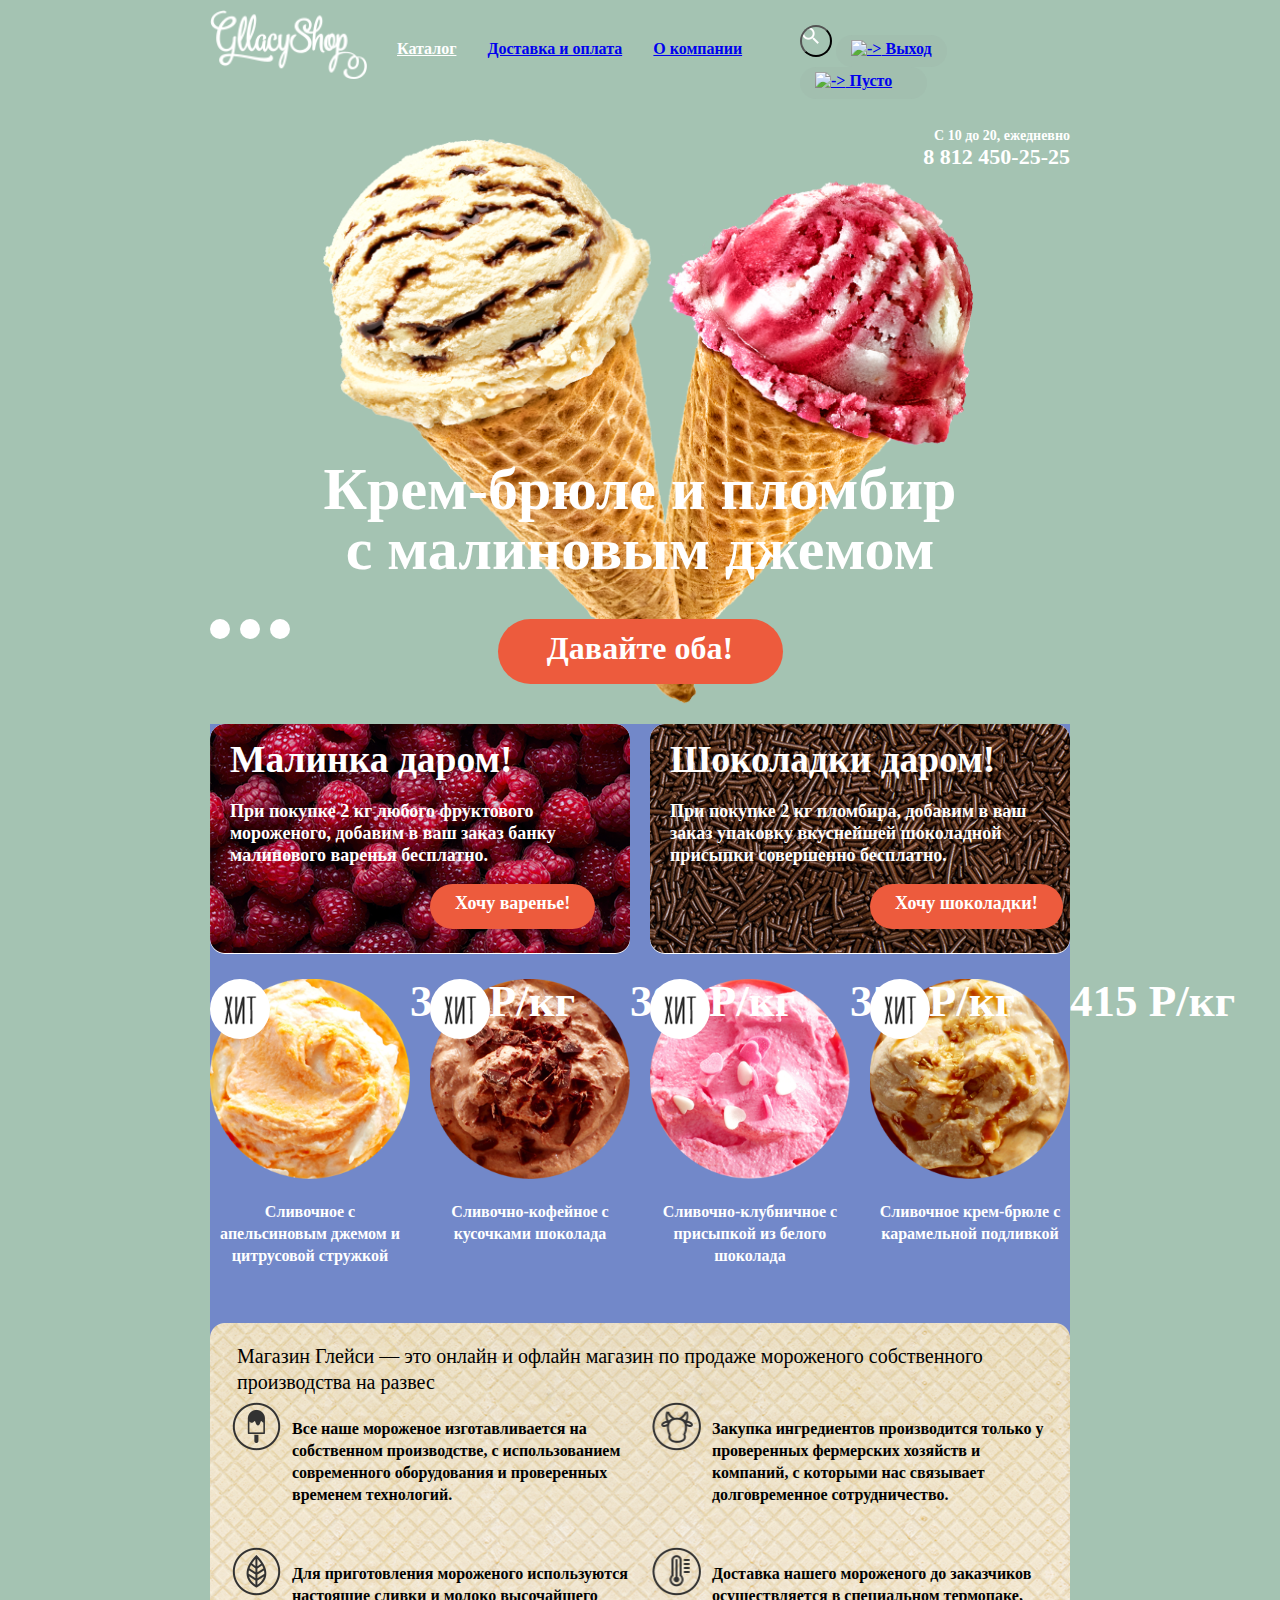
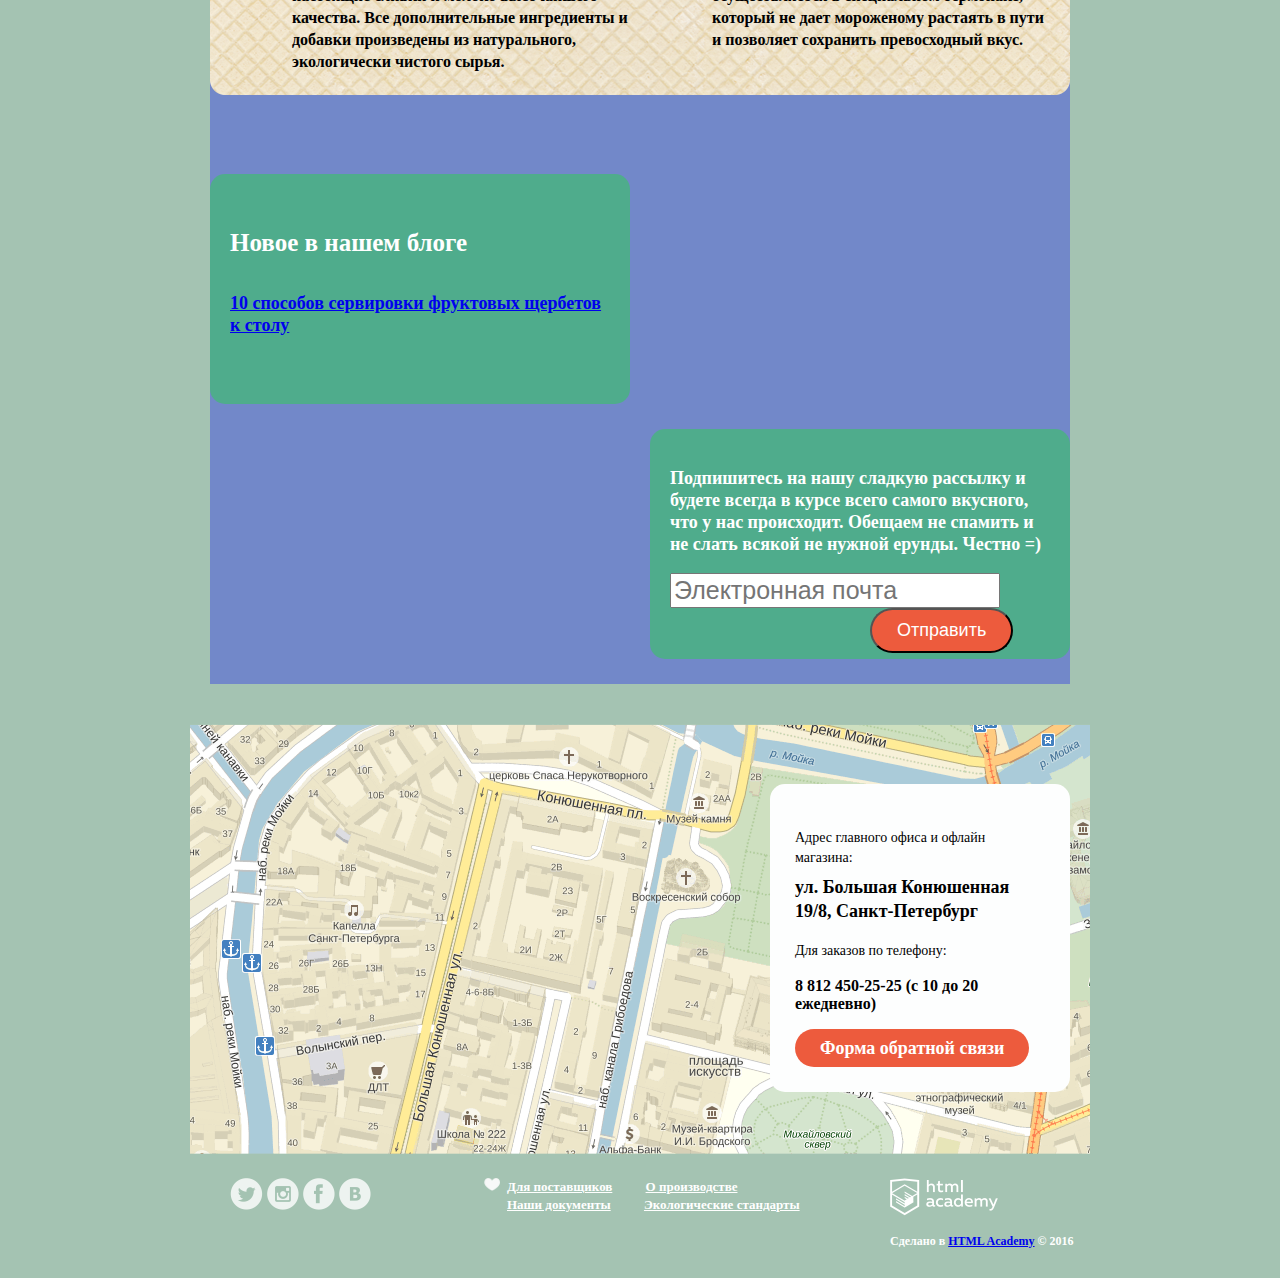
==== index.html @ 50555690 "+1" ====
<!DOCTYPE html>
<html lang="ru">
  <head>
    <meta charset="utf-8">
    <title>HTML Academy: Глейси</title>
    <link href="css/normalize.css" rel="stylesheet">
    <link href="css/style.css" rel="stylesheet">
  </head>
  <body>
    <div class="main_container">
      <header class="clearfix">
        <img src="img/Logo.png" class="logo" alt="logo" width="157" height="69">
        <nav class="main_menu">
          <ul>
            <li>Каталог
              <ul class="catalog_sub">
                <li><a href="#">Новинки</a></li>
                <li><a href="#">Сливочное</a></li>
                <li><a href="#">Щербеты</a></li>
                <li><a href="#">Фруктовый лед</a></li>
                <li><a href="#">Мелорин</a></li>
              </ul>
            </li>
            <li><a href="#">Доставка и оплата</a></li>
            <li><a href="#">О компании</a></li>
          </ul>
        </nav>
        <div class="right_side">
          <button class="search" type="button" name="Поиск"></button>
          <input class="hidden" type="search" >
          <a href="#" class="enter">
            <img src="#"  class="img_enter" alt="->" width="18" height="16">
            Выход
          </a>
          <form class="hidden enter_form">
            <input type="email" name="mail" autocomplete="on" placeholder="Электронная почта">
            <input type="password" name="password" placeholder="Пароль">
            <button type="submit" name="enter">Выход</button>
            <a href="#">Забыли пароль</a>
            <a href="#">Новая регистрация</a>
          </form>

          <a href="#" class="basket">
            <img src="#"  class="img_basket" alt="->" width="18" height="16">
            Пусто
          </a>
          <p><span>С 10 до 20, ежедневно</span><br> 8 812 450-25-25</p>
        </div>
      </header>
      <main>
        <div class="with_ice-cream">
          <img  src="img/double_ice-cream.png" alt="" width="652" height="565">
          <h1 class="index">Крем-брюле и пломбир с малиновым джемом</h1>
          <ul class="background_slider">
            <li></li>
            <li></li>
            <li></li>
          </ul>
          <a href="#" class="b_give_me_two">Давайте оба!</a>
        </div>
        <section class="container clearfix">
          <article class="banner banner_left">
            <h2>Малинка даром!</h2>
            <p>При покупке 2 кг любого фруктового мороженого, добавим в ваш заказ банку малинового варенья бесплатно.</p>
            <a href="#" class="btn">Хочу варенье!</a>
          </article>
          <article class="banner banner_right">
            <h2>Шоколадки даром!</h2>
            <p>При покупке 2 кг пломбира, добавим в ваш заказ упаковку вкуснейшей шоколадной присыпки совершенно бесплатно.</p>
            <a href="#" class="btn">Хочу шоколадки!</a>
          </article>
          <div class="item_card clearfix">
            <article>
              <img src="img/1.png" width="200" height="200" alt="1">
              <span>310 Р/кг</span>
              <p>Сливочное с апельсиновым джемом и цитрусовой стружкой</p>
              <a href="#" class="hidden">Быстрый просмотр</a>
            </article>
            <article>
              <img src="img/2.png" width="200" height="200" alt="1">
              <span>380 Р/кг</span>
              <p>Сливочно-кофейное с кусочками шоколада</p>
              <a href="#" class="hidden">Быстрый просмотр</a>
            </article>
            <article>
              <img src="img/3.png" width="200" height="200" alt="1">
              <span>355 Р/кг</span>
              <p>Сливочно-клубничное с присыпкой из белого шоколада</p>
              <a href="#" class="hidden">Быстрый просмотр</a>
            </article>
            <article>
              <img src="img/4.png" width="200" height="200" alt="1">
              <span>415 Р/кг</span>
              <p>Сливочное крем-брюле с карамельной подливкой</p>
              <a href="#" class="hidden">Быстрый просмотр</a>
            </article>
          </div>
          <section class="advantages clearfix">
            <h2>Магазин Глейси  — это онлайн и офлайн магазин по продаже мороженого собственного производства на развес</h2>
            <div class="advantage_1">
              <img src="img/ice-cream_label.png" alt="ice-cream" width="49" height="49">
              <p>Все наше мороженое изготавливается на собственном производстве,
                 с использованием современного оборудования и проверенных временем технологий.</p>
            </div>
            <div class="advantage_2">
              <img src="img/cow_label.png" alt="cow_head"  width="49" height="49">
              <p>Закупка ингредиентов  производится только у проверенных фермерских хозяйств и компаний,
                 с которыми нас связывает долговременное сотрудничество.</p>
            </div>
            <div class="advantage_3">
              <img src="img/leaf_label.png" alt="leaf"  width="49" height="49">
              <p>Для приготовления мороженого используются настоящие сливки и молоко высочайшего качества.
                 Все дополнительные ингредиенты и добавки произведены из натурального, экологически чистого сырья. </p>
            </div>
            <div class="advantage_4">
              <img src="img/thermometer_label.png" alt="thermometer"  width="49" height="49">
              <p>Доставка нашего мороженого до заказчиков осуществляется в специальном термопаке,
                 который не дает мороженому растаять в пути и позволяет сохранить превосходный вкус.</p>
            </div>
          </section>
          <article class="banner 10_ways banner_left">
            <h4>Новое в нашем блоге</h4>
            <a href="#"><p>10  способов сервировки фруктовых щербетов к столу</p></a>
          </article>
          <article class="banner delivery banner_right">
            <p>Подпишитесь на нашу сладкую рассылку и будете всегда в курсе всего самого вкусного, что у нас происходит.
               Обещаем не спамить и не слать всякой не нужной ерунды. Честно =) </p>
               <form class="delivery">
                 <input type="email" name="delivery" placeholder="Электронная почта">
                 <button type="submit" name="delivery" class="btn">Отправить</button>
               </form>
          </article>
        </section>
        <div class="map_block" >
          <aside class="connect_us">
            <div class="text_conteiner">
              <h4>Адрес главного офиса и офлайн магазина:</h4>
              <p class="address">ул. Большая Конюшенная 19/8, Санкт-Петербург</p>
              <h4>Для заказов по телефону:</h4>
              <p>8 812 450-25-25 (с 10 до 20 ежедневно)</p>
            </div>
            <a href="#">Форма обратной связи</a>
          </aside>
          <section class="map">
            <img src="img/map.png" alt="map" width="900" height="430">
          </section>
        </div>
        <form class="hidden feedback">
          <h3>Мы обязательно вам ответим!</h3>
          <button type="button" class="b_close"></button>
          <input type="text" name="name" placeholder="Как вас зовут?">
          <input type="email" name="mail" placeholder="Ваша почта для ответа?">
          <textarea rows="10"></textarea>
          <button type="submit" value="send">Отправить</button>
        </form>
      </main>
      <footer class="clearfix">
        <section class="social">
          <a href="#"><img src="img/Твитер.png" class="tw" alt="Твиттер"></img></a>
          <a href="#"><img src="img/Инста.png" class="inst" alt="Инстаграм"></img></a>
          <a href="#"><img src="img/ФБ.png" class="fb" alt="Фейсбук"></img></a>
          <a href="#"><img src="img/ВК.png" class="vk" alt="Вконтакте"></img></a>
        </section>
        <section class="manufacturer">
          <img src="img/HTMLAcademy_logo.png" alt="HTML Academy" width="108" height="38">
          <p>Сделано в <a href="#">HTML Academy</a> © 2016</p>
        </section>
        <div class="center_footer">
          <img src="img/Сердце.png" alt="Сердце" width="16" height="13">
          <a href="#">Для поставщиков</a>
          <a href="#">О производстве</a><br>
          <a href="#">Наши документы</a>
          <a href="#">Экологические стандарты</a>
        </div>

      </footer>
    </div>
  </body>
</html>
---- css/style.css ----
body {
  font-family: "Roboto";
  font-size: 16px;
  line-height: 18px;
  font-weight: bold;
  color: #ffffff;
  padding: 0;
  margin: 0;
  background: #a4c3b2;
}

.clearfix::after {
  content: "";
  display: table;
  clear: both;
}

.hidden {
  display: none;
}

.main_container {
  width: 860px;
  margin: 0 auto;
  padding: 0 20px;
  /*background-color: rgba(0,0,255, 0.1);*/
}

header {
  margin: 0 -20px 280px;
  padding: 10px 20px;
  min-height: 115px;
  /*background-color: rgba(0,0,255, 0.3);*/
}

.logo {
  /*clear: both;*/
  float: left;
  margin-right: 30px;
}

.main_menu {
  width: 350px;
  margin: 0 auto;
  float: left;
  font-size: 16px;
  line-height: 18px;
}


.main_menu ul {
  margin: 0;
  margin-top: 30px;
  padding: 0;
  /*background-color: rgba(0,0,255, 0.4);*/
}

.main_menu li, .sub_menu li {
  display: inline-block;
  margin-right: 27px;
  text-decoration: underline;
  vertical-align: top;
}

.main-menu li  {
  color: inherit;
  /*    ---------------------------------------------   почему белый цвет текста не наследуется?*/
}

.main_menu li:last-child {
  margin-right: 0;
}

.right_side {
  float: right;
  width: 270px;
  margin-top: 15px;
}

.right_side a{
  /*-------------------------------------------------------------как прижать эти кнопки вправо ?   */
  display: inline-block;
  height: 32px;
  background: rgba(157,177,165, 0.2);
  box-sizing: border-box;
  padding: 5px 35px 5px 15px;
  border-radius: 20px;
}

.right_side .enter{
  padding-right: 15px;
}

/*.right_side .basket {
margin-right: -10px;
}*/

.right_side .search {
  width: 32px;
  height: 32px;
  background: url("../img/Лупа.png") no-repeat;
  border-radius: 50%;
  box-shadow: none;
}

header p {
  float: right;
  width: 170px;
  text-align: right;
  font-size: 22px;
  line-height: 24px;
  margin-bottom: 0;
}

header p span{
  font-size: 14px;
  line-height: 16px;
}



.with_ice-cream {
  position: relative;
  margin: 0 auto;
}

.with_ice-cream img {
  position: absolute;
  top: -320px;
  left: 13%;
  z-index: -1;
}
.index  {
  width: 670px;
  font-size: 60px;
  line-height: 60px;
  margin: 0 auto 40px;
  text-align: center;
}

.b_give_me_two {
  display: block;
  width: 285px;
  background-color: #ed5b3d;
  min-height: 65px;
  margin: 0 auto;
  margin-bottom: 40px;
  border-radius: 35px;
  text-align: center;
  vertical-align: bottom;
  padding: 7px 25px;
  box-sizing: border-box;
  text-decoration: none;
  color: white;
  font-size: 32px;
  line-height: 44px;
}

.background_slider {
  margin: 0;
  padding: 0;
  display: block;
  float: left;
}

.background_slider li {
  display: inline-block;
  margin-right: 6px;
  width: 20px;
  height: 20px;
  background-color: white;
  border-radius: 50%;
}

.catalog h1 {
  color: black;
  font-size: 30px;
  float: left;
}

.catalog_sub {
  display: none;
}


.container {
  clear: both;
  background-color: rgba(0,0,255, 0.3);
  margin-bottom: 40px;
}

.banner {
  width: 420px;
  border-radius: 15px;
  min-height: 230px;
  background-color: rgba(0,255,0, 0.3);
  margin-bottom: 25px;
  padding: 20px;
  box-sizing: border-box;
  font-size: 25px;
  line-height: 31px;
  padding-bottom: 0;
  /*-----------------------------------------------как сделать растягивающиеся паддинги? с 20px на 27px*/
}

.banner h2 {
  margin-top: 0;
  margin-bottom: 25px;
}

.banner p {
  font-size: 18px;
  line-height: 22px;
}

.banner .btn {
  display: inline-block;
  position: relative;
  padding: 7px 25px;
  box-sizing: border-box;
  color: white;
  text-decoration: none;
  left: 200px;
  height: 45px;
  margin-right: 0;
  border-radius: 35px;
  text-align: center;
  vertical-align: bottom;
  background-color: #ed5b3d;
  font-size: 18px;
  line-height: 24px;

}

.container > article:first-child {
  float: left;
  background: white url("../img/raspberry.png") no-repeat;
}

.banner_right {
  float: right;
}

.container > article:nth-child(2){
  background: white url("../img/chocolate.png") no-repeat;
}

.item_card article {
  width: 200px;
  min-height: 135 px;
  /*background-color: rgba(0,200,0, 0.3);*/
  float: left;
  margin-right: 20px;
  font-size: 16px;
  line-height: 22px;
  text-align: center;
}

.item_card {
  margin-bottom: 40px;
}

.item_card article::before {
  position:relative;
  diplay: block;
  content: "";
}

.item_card article::before {
  content: "";
  position: absolute;
  width: 60px;
  height: 60px;
  border-radius: 50%;
  background: white url("../img/hit.png") no-repeat;
}

.item_card article:last-child {
  margin-right: 0;
}

.item_card  span {
  position: absolute;
  font-size: 45px;
  line-height: 45px;
  /*top: 5px;*/
  /*left: -100px;*/
}

.advantages {
  min-height: 353px;
  width: 820px;
  clear: both;
  padding: 20px 27px;
  margin: 0 auto;
  margin-bottom: 40px;
  background: url("../img/wafle.png") no-repeat ;
  color: black;
}

.advantages h2 {
  font-size: 20px;
  line-height: 26px;
  margin: 0 0 7px 0;
  text-decoration: none;
  font-weight: normal;
}
.advantages div {
  position: relative;
  width: 345px;
  min-height: 115px;
  font-size: 16px;
  line-height: 22px;
  margin-left: 55px;
  margin-bottom: 25px;
}

.advantages div img {
  position: absolute;
  left: -60px;
}


.advantage_1 {
  float: left;
}

.advantage_2 {
  float: right;
}

.advantage_3 {
  float: left;
}

.advantage_4 {
  float: right;
}

.10_ways {
  width: 20px;
  background: url("../img/banner_d_l.jpg") no-repeat;
}

.map_block {
  position: relative;
}

.connect_us {
  position: absolute;
  color: black;
  top: 60px;
  right: 0;
  width: 300px;
  min-height: 300px;
  background-color: #fdfefe;
  padding: 25px;
  box-sizing: border-box;
  border-radius: 15px;
}

.text_conteiner {
  width:227px;
}

.connect_us a{
  display: inline-block;
  padding: 7px 25px;
  box-sizing: border-box;
  color: white;
  text-decoration: none;
  margin: 0 auto;
  border-radius: 35px;
  text-align: center;
  vertical-align: bottom;
  background-color: #ed5b3d;
  font-size: 18px;
  line-height: 24px;
}
.connect_us h4 {
  font-size: 14px;
  line-height: 20px;
  font-weight: normal;
  margin-bottom: 7px;
}

.connect_us .address{
  font-size: 18px;
  line-height: 24px;
  margin-top: 0;
}

.map {
  min-width: 900px;
  max-width: 1200px;
  margin: 0 -20px;
}

footer {
  margin: 0 auto;
  padding: 20px;
  /*background-color: rgba(0,0,255, 0.3);*/
  min-width: 860px;
  max-width: 1160px;
  min-height: 100px;
  padding-bottom: 0 ;
}

.social {
  width: 200px;
  margin-right:20px;
  float: left;
}

.center_footer {
  position: relative;
  max-width: 306px;
  min-height: 40px;
  /*background-color: rgba(0,0,255, 0.4);*/
  margin: 0 auto;
  font-size: 13px;
  line-height: 18px;

}

.center_footer a {
  color: white;
  font-style: bold ;
  /* --------------------------------------------------------как убрать выделение жирным?*/
}

.center_footer a:nth-of-type(2n-1){
  margin-right: 30px;
}
.center_footer img {
  position: absolute;
  left: -23px;
}

.manufacturer {
  min-height: 60px;
  width: 200px;
  float: right;
}

.manufacturer p {
  font-size: 12px;
  line-height: 18px;
}
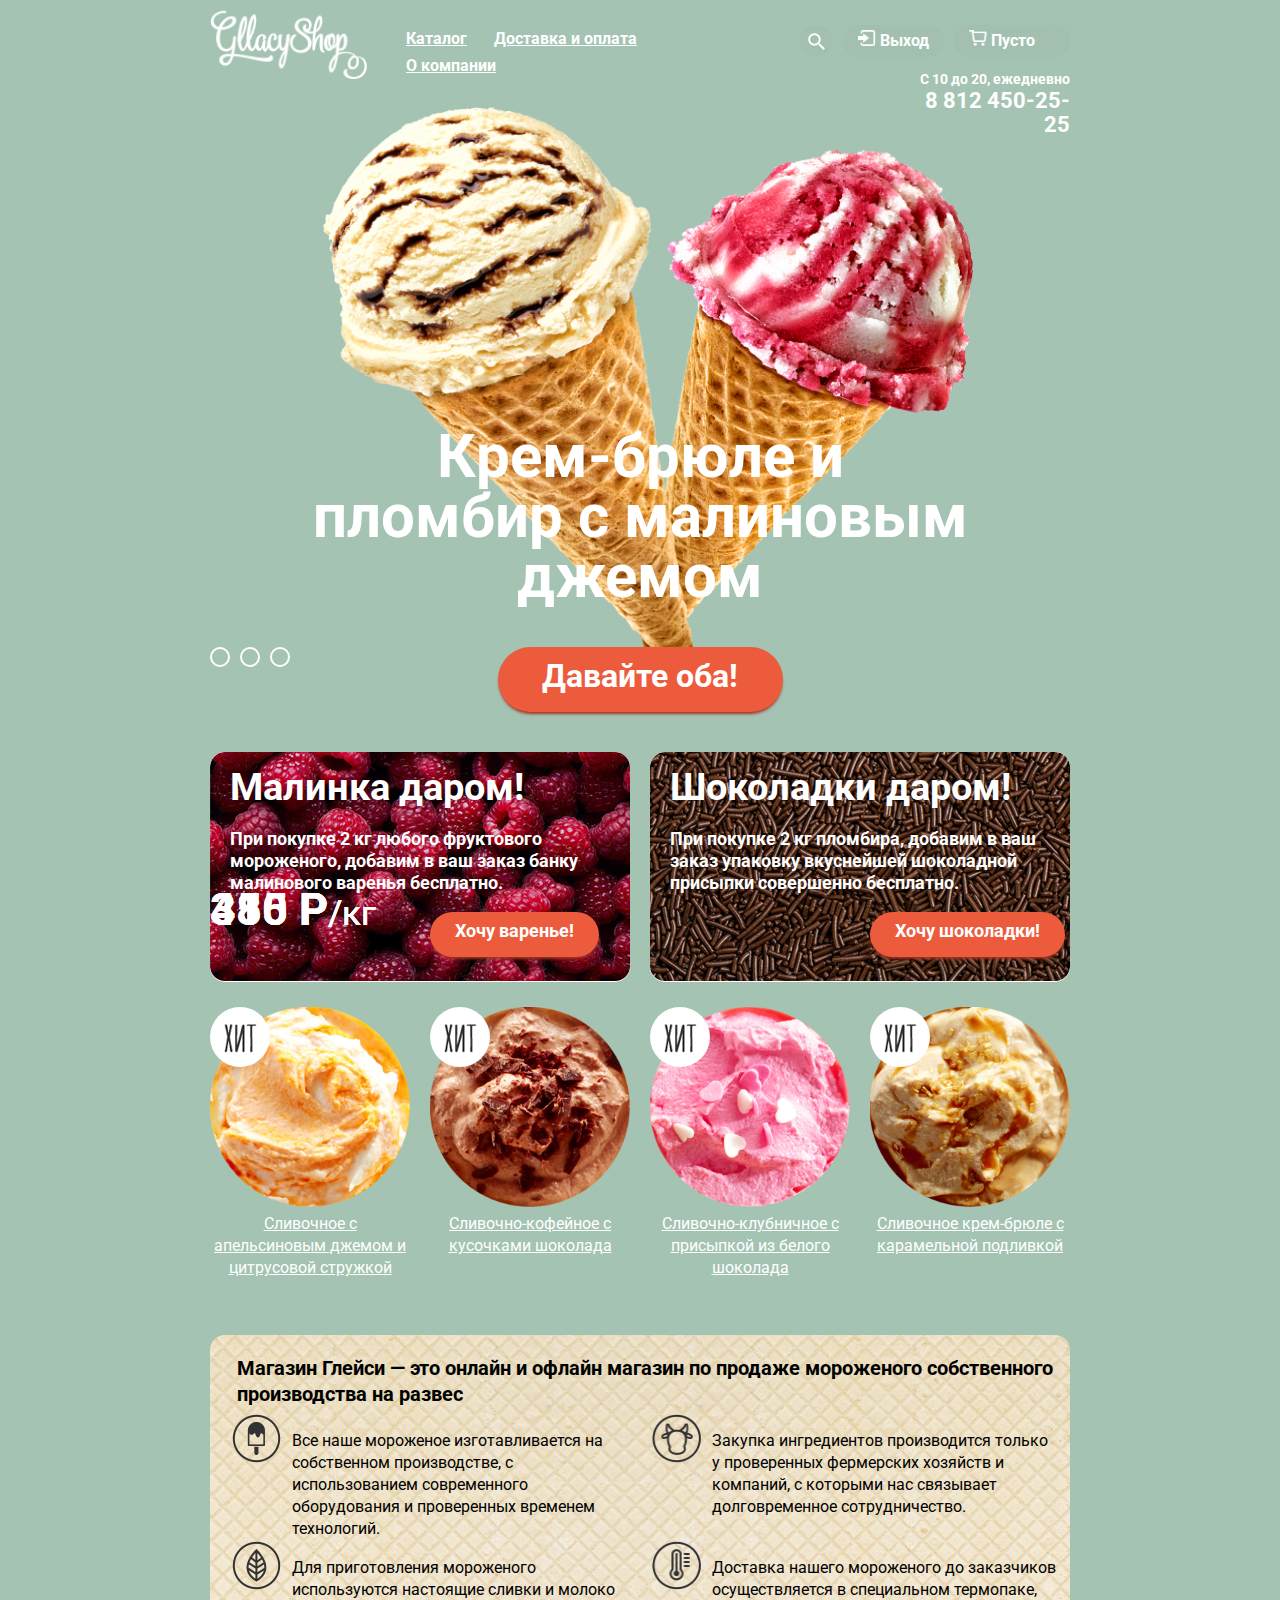
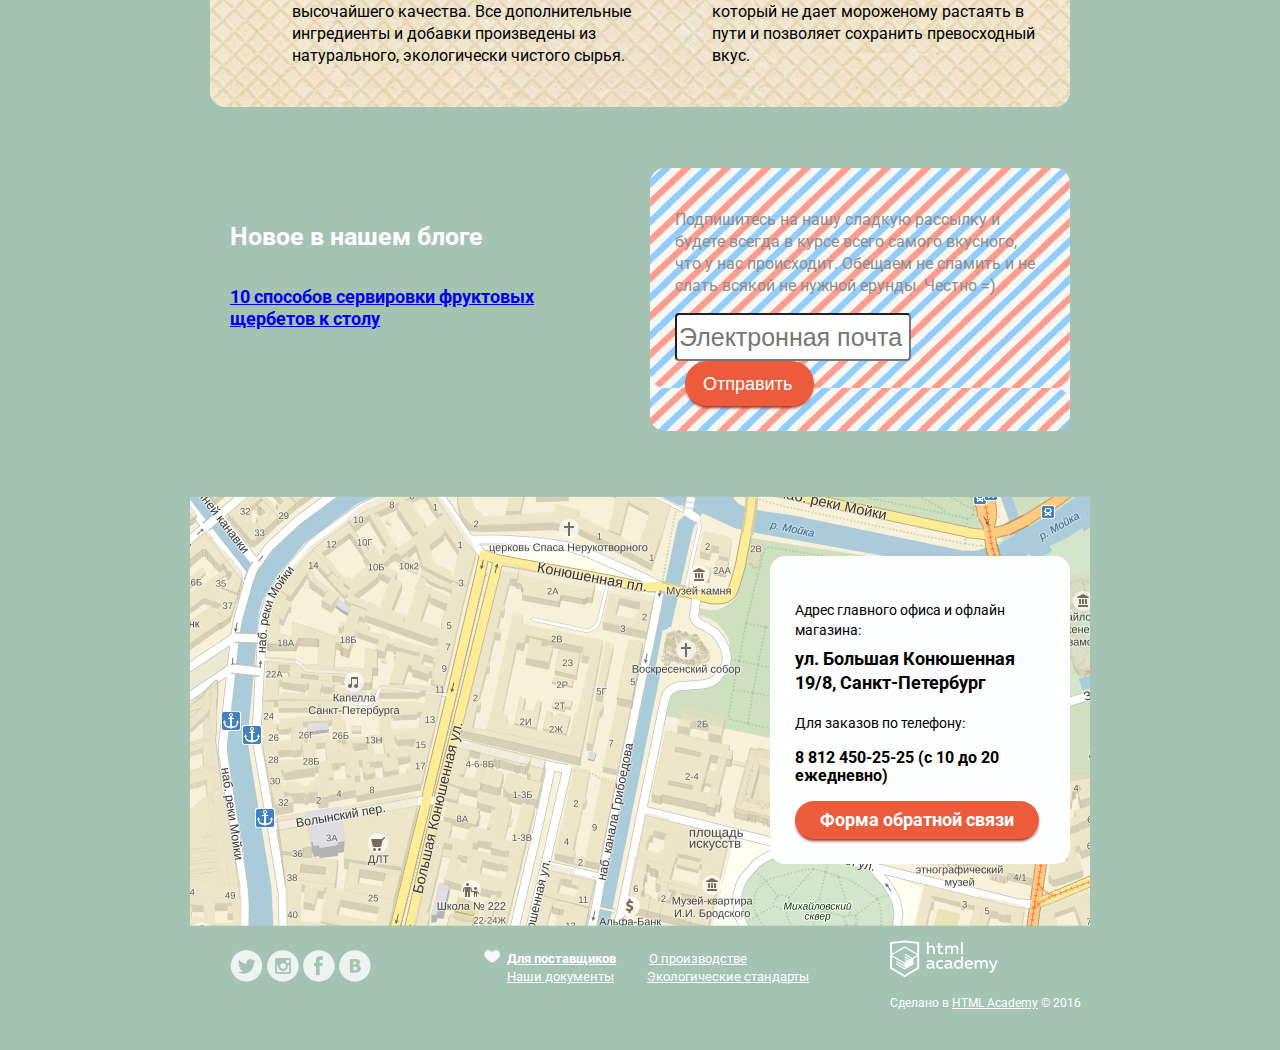
==== commit cf04d09a: "Сетка готова. И пара вопросов в style.css" ====
--- a/index.html
+++ b/index.html
@@ -5,45 +5,55 @@
     <title>HTML Academy: Глейси</title>
     <link href="css/normalize.css" rel="stylesheet">
     <link href="css/style.css" rel="stylesheet">
+    <link href="https://fonts.googleapis.com/css?family=Roboto:400,700" rel="stylesheet">
   </head>
   <body>
     <div class="main_container">
       <header class="clearfix">
-        <img src="img/Logo.png" class="logo" alt="logo" width="157" height="69">
-        <nav class="main_menu">
-          <ul>
-            <li>Каталог
-              <ul class="catalog_sub">
-                <li><a href="#">Новинки</a></li>
-                <li><a href="#">Сливочное</a></li>
-                <li><a href="#">Щербеты</a></li>
-                <li><a href="#">Фруктовый лед</a></li>
-                <li><a href="#">Мелорин</a></li>
-              </ul>
-            </li>
-            <li><a href="#">Доставка и оплата</a></li>
-            <li><a href="#">О компании</a></li>
-          </ul>
-        </nav>
-        <div class="right_side">
-          <button class="search" type="button" name="Поиск"></button>
-          <input class="hidden" type="search" >
-          <a href="#" class="enter">
-            <img src="#"  class="img_enter" alt="->" width="18" height="16">
-            Выход
-          </a>
-          <form class="hidden enter_form">
-            <input type="email" name="mail" autocomplete="on" placeholder="Электронная почта">
-            <input type="password" name="password" placeholder="Пароль">
-            <button type="submit" name="enter">Выход</button>
-            <a href="#">Забыли пароль</a>
-            <a href="#">Новая регистрация</a>
-          </form>
-
-          <a href="#" class="basket">
-            <img src="#"  class="img_basket" alt="->" width="18" height="16">
-            Пусто
-          </a>
+        <div class="header_hight">
+          <img src="img/Logo.png" class="logo" alt="logo" width="157" height="69">
+          <nav class="main_menu">
+            <ul>
+              <li><a href="#">Каталог</a></li>
+                <ul class="menu_sub" >
+                  <li><a href="#">Новинки</a></li>
+                  <li><a href="cataog.html">Сливочное</a></li>
+                  <li><a href="#">Щербеты</a></li>
+                  <li><a href="#">Фруктовый лед</a></li>
+                  <li><a href="#">Мелорин</a></li>
+                </ul>
+              </li>
+              <li><a href="#">Доставка и оплата</a></li>
+              <li><a href="#">О компании</a></li>
+            </ul>
+          </nav>
+          <div class="right_side">
+            <div class="search_box">
+            <a href="#" class="search_btn"></a>
+            <div class="search_box_hover">
+              <input class="hidden_search" type="search" placeholder="Что ищем?">
+            </div>
+            </div>
+            <a href="#" class="basket">
+              <img src="img/trolley.png"  class="img_basket" alt="->" width="18" height="16">
+              Пусто
+            </a>
+            <a href="#" class="enter">
+              <img src="img/Enter.png"  class="img_enter" alt="->" width="18" height="16">
+              Выход
+            </a>
+            <form class="hidden_enter_form">
+              <input type="email" name="mail" autocomplete="on" placeholder="Электронная почта">
+              <input type="password" name="password" placeholder="Пароль">
+              <button type="submit" name="enter" class="btn">Войти</button>
+              <div class="enter_a_box">
+                <a href="#">Забыли пароль?</a>
+                <a href="#">Новая регистрация</a>
+              </div>
+            </form>
+          </div>
+        </div>
+        <div class="header_low ">
           <p><span>С 10 до 20, ежедневно</span><br> 8 812 450-25-25</p>
         </div>
       </header>
@@ -56,7 +66,7 @@
             <li></li>
             <li></li>
           </ul>
-          <a href="#" class="b_give_me_two">Давайте оба!</a>
+          <a href="#" class="b_give_me_two btn">Давайте оба!</a>
         </div>
         <section class="container clearfix">
           <article class="banner banner_left">
@@ -72,25 +82,25 @@
           <div class="item_card clearfix">
             <article>
               <img src="img/1.png" width="200" height="200" alt="1">
-              <span>310 Р/кг</span>
+              <span>310 Р<p>/кг</p></span>
               <p>Сливочное с апельсиновым джемом и цитрусовой стружкой</p>
               <a href="#" class="hidden">Быстрый просмотр</a>
             </article>
             <article>
               <img src="img/2.png" width="200" height="200" alt="1">
-              <span>380 Р/кг</span>
+              <span>380 Р<p>/кг</p></span>
               <p>Сливочно-кофейное с кусочками шоколада</p>
               <a href="#" class="hidden">Быстрый просмотр</a>
             </article>
             <article>
               <img src="img/3.png" width="200" height="200" alt="1">
-              <span>355 Р/кг</span>
+              <span>355 Р<p>/кг</p></span>
               <p>Сливочно-клубничное с присыпкой из белого шоколада</p>
               <a href="#" class="hidden">Быстрый просмотр</a>
             </article>
             <article>
               <img src="img/4.png" width="200" height="200" alt="1">
-              <span>415 Р/кг</span>
+              <span>415 Р<p>/кг</p></span>
               <p>Сливочное крем-брюле с карамельной подливкой</p>
               <a href="#" class="hidden">Быстрый просмотр</a>
             </article>
@@ -107,17 +117,18 @@
               <p>Закупка ингредиентов  производится только у проверенных фермерских хозяйств и компаний,
                  с которыми нас связывает долговременное сотрудничество.</p>
             </div>
+            <div class="advantage_4">
+              <img src="img/thermometer_label.png" alt="thermometer"  width="49" height="49">
+              <p>Доставка нашего мороженого до заказчиков осуществляется в специальном термопаке,
+                 который не дает мороженому растаять в пути и позволяет сохранить превосходный вкус.</p>
+            </div>
             <div class="advantage_3">
               <img src="img/leaf_label.png" alt="leaf"  width="49" height="49">
               <p>Для приготовления мороженого используются настоящие сливки и молоко высочайшего качества.
                  Все дополнительные ингредиенты и добавки произведены из натурального, экологически чистого сырья. </p>
             </div>
-            <div class="advantage_4">
-              <img src="img/thermometer_label.png" alt="thermometer"  width="49" height="49">
-              <p>Доставка нашего мороженого до заказчиков осуществляется в специальном термопаке,
-                 который не дает мороженому растаять в пути и позволяет сохранить превосходный вкус.</p>
-            </div>
           </section>
+          <div class="clearfix">
           <article class="banner 10_ways banner_left">
             <h4>Новое в нашем блоге</h4>
             <a href="#"><p>10  способов сервировки фруктовых щербетов к столу</p></a>
@@ -125,11 +136,12 @@
           <article class="banner delivery banner_right">
             <p>Подпишитесь на нашу сладкую рассылку и будете всегда в курсе всего самого вкусного, что у нас происходит.
                Обещаем не спамить и не слать всякой не нужной ерунды. Честно =) </p>
-               <form class="delivery">
+               <form >
                  <input type="email" name="delivery" placeholder="Электронная почта">
-                 <button type="submit" name="delivery" class="btn">Отправить</button>
+                 <button type="submit" name="delivery" class="btn_last btn">Отправить</button>
                </form>
           </article>
+        </div>
         </section>
         <div class="map_block" >
           <aside class="connect_us">
@@ -139,7 +151,7 @@
               <h4>Для заказов по телефону:</h4>
               <p>8 812 450-25-25 (с 10 до 20 ежедневно)</p>
             </div>
-            <a href="#">Форма обратной связи</a>
+            <a href="#" class=" btn">Форма обратной связи</a>
           </aside>
           <section class="map">
             <img src="img/map.png" alt="map" width="900" height="430">
@@ -147,7 +159,7 @@
         </div>
         <form class="hidden feedback">
           <h3>Мы обязательно вам ответим!</h3>
-          <button type="button" class="b_close"></button>
+          <button type="button" class="b_close btn"></button>
           <input type="text" name="name" placeholder="Как вас зовут?">
           <input type="email" name="mail" placeholder="Ваша почта для ответа?">
           <textarea rows="10"></textarea>
--- a/css/style.css
+++ b/css/style.css
@@ -19,6 +19,19 @@
   display: none;
 }
 
+.btn {
+  box-shadow: 0 3px 3px -1px  #a23324;
+}
+
+.btn:active {
+  box-shadow: inset 0 3px 3px -1px  #a23324;
+}
+
+.btn:hover {
+  /*REVIEW почему это свойство не срабатывает на всех элементах с классом btn?*/
+  background: #f07a63;
+}
+
 .main_container {
   width: 860px;
   margin: 0 auto;
@@ -33,39 +46,111 @@
   /*background-color: rgba(0,0,255, 0.3);*/
 }
 
+.header_hight {
+  min-height: 75px;
+
+}
+
 .logo {
-  /*clear: both;*/
   float: left;
   margin-right: 30px;
 }
 
 .main_menu {
-  width: 350px;
+  position: relative;
+  width: 370px;
   margin: 0 auto;
   float: left;
   font-size: 16px;
   line-height: 18px;
 }
 
-
-.main_menu ul {
+.main_menu li {
+  padding: 5px 14px 0;
+  margin-top: -5px;
+  height: 32px;
+  vertical-align: middle;
+  box-sizing: border-box;
+}
+
+.main_menu li:nth-of-type(n+1) {
+  margin-left: -5px;
+}
+
+.main_menu  li:hover {
+  border-radius: 20px;
+  text-decoration: none;
+  background: #f7f6f3;
+  color: black;
+}
+
+.main_menu  li:hover a{
+  text-decoration: none;
+}
+
+.menu_sub {
+  display: none;
+  position: absolute;
+  left: -20px;
+  min-height: 171px;
+  width: 142px;
+  border-radius: 7px;
   margin: 0;
-  margin-top: 30px;
   padding: 0;
-  /*background-color: rgba(0,0,255, 0.4);*/
-}
-
-.main_menu li, .sub_menu li {
+  background-color: white;
+}
+
+.main_menu > li:hover .menu_sub {
+  /*review ----------------------------------------------------почему не работает это свойство для выплывающего меню?*/
+  display: block;
+}
+
+.main_menu .menu_sub li {
+  margin: 0;
+  padding: 0;
+  box-sizing: border-box;
+}
+
+ .menu_sub li:first-of-type {
+   /*review ----------------------------------------------------почему этот элемент не выделяется жирным?*/
+  font-weight: bold;
+}
+
+  .menu_sub li a {
+  box-sizing: border-box;
+  text-decoration: none;
+  padding-left: 20px;
+  padding-top: 10px;
+  padding-bottom: 10px;
+  font-weight: normal;
+  text-align: left;
+  display: block;
+  color: black;
+  width: 140px;
+  min-height: 32px;
+  font-size: 14px;
+  line-height: 16px;
+}
+
+.menu_sub  a:hover {
+  background-color: #fbded7;
+}
+
+.main_menu > ul {
+  margin: 0;
+  margin-top: 20px;
+  padding: 0;
+}
+
+.main_menu  li, .sub_menu  li {
   display: inline-block;
-  margin-right: 27px;
-  text-decoration: underline;
-  vertical-align: top;
-}
-
-.main-menu li  {
+  /*margin-right: 27px;*/
+}
+
+.main_menu li,.main_menu a  {
   color: inherit;
-  /*    ---------------------------------------------   почему белый цвет текста не наследуется?*/
-}
+}
+
 
 .main_menu li:last-child {
   margin-right: 0;
@@ -75,49 +160,148 @@
   float: right;
   width: 270px;
   margin-top: 15px;
+  /*background-color: rgba(0,0,255, 0.3);*/
+}
+
+.search_box_hover {
+  display: none;
+  position: absolute;
+  top:  37px;
+  right: 0;
+  min-width: 20px;
+  min-height: 10px;
+  background-color: #f8f7f4;
+  padding: 20px 15px;
+  border-radius: 7px;
+}
+
+.hidden_search {
+  height: 44px;
+  width: 310px;
+  border-radius: 7px;
+  padding-left: 15px;
 }
 
 .right_side a{
-  /*-------------------------------------------------------------как прижать эти кнопки вправо ?   */
+  text-decoration: none;
+  color: inherit;
+  float: right;
   display: inline-block;
   height: 32px;
+  box-sizing: border-box;
+  padding: 5px 35px 5px 15px;
+  vertical-align: top;
   background: rgba(157,177,165, 0.2);
-  box-sizing: border-box;
-  padding: 5px 35px 5px 15px;
   border-radius: 20px;
 }
 
-.right_side .enter{
+.right_side .enter {
   padding-right: 15px;
-}
-
-/*.right_side .basket {
-margin-right: -10px;
-}*/
-
-.right_side .search {
+  margin-right: 10px;
+}
+
+.hidden_enter_form {
+  display: none;
+  position: absolute;
+  height: 215px;
+  width: 277px;
+  background-color: #f7f6f3;
+  padding: 20px;
+  box-sizing: border-box;
+  border-radius: 7px;
+}
+
+.hidden_enter_form input {
+  height: 44px;
+  width: 240px;
+  box-sizing: border-box;
+  padding-left: 15px;
+  border-radius: 7px;
+  border: 1px solid #999999;
+  margin-bottom: 20px;
+}
+
+.hidden_enter_form button {
+  border-radius: 35px;
+  color: white;
+  font-weight: bold;
+  border: 0;
+  padding: 7px 25px;
+  height: 45px;
+  width: 102px;
+  background-color: #ed5b3d;
+}
+
+.hidden_enter_form a {
+  color: black;
+  display: inline;
+  text-decoration: underline;
+  border-radius: 0;
+  background-color: #f7f6f3;
+  float: none;
+  padding: 0;
+  font-size: 13px;
+  line-height: 16px;
+  font-weight: normal;
+}
+.enter_a_box {
+  width: 120px;
+  height: 40px;
+  float: right;
+  margin-top: 5px;
+}
+
+.enter:hover .hidden_enter_form {
+  display: block;
+}
+
+.enter:hover {
+  background:#f7f6f3;
+  color: black;
+}
+
+.right_side .search_btn {
   width: 32px;
-  height: 32px;
-  background: url("../img/Лупа.png") no-repeat;
+  background: rgba(157,177,165, 0.2) url("../img/Лупа.png") no-repeat center center;
   border-radius: 50%;
   box-shadow: none;
-}
-
+  border: 0;
+  padding: 0;
+}
+
+.search_btn:hover {
+  background-color: #f8f7f4;
+  /*вырезать черную лупу*/
+}
+
+.search_btn:hover .search_box_hover{
+    /*review ----------------------------------------------------почему не работает это свойство для выплывающего меню?*/
+  display: block;
+}
+
+.search_box {
+  margin:0;
+  display: inline-block;
+  position: relative;
+}
+
+.header_low {
+  min-height: 37px;
+  margin-top: -20px;
+}
 header p {
   float: right;
   width: 170px;
   text-align: right;
   font-size: 22px;
   line-height: 24px;
-  margin-bottom: 0;
+  margin:0;
 }
 
 header p span{
   font-size: 14px;
   line-height: 16px;
 }
-
-
 
 .with_ice-cream {
   position: relative;
@@ -168,24 +352,18 @@
   margin-right: 6px;
   width: 20px;
   height: 20px;
-  background-color: white;
   border-radius: 50%;
-}
-
-.catalog h1 {
-  color: black;
-  font-size: 30px;
-  float: left;
-}
-
-.catalog_sub {
-  display: none;
-}
-
+  border: 2px solid white;
+  box-sizing: border-box;
+}
+
+.background_slider li:hover {
+  background: #b2c1b7;
+}
 
 .container {
   clear: both;
-  background-color: rgba(0,0,255, 0.3);
+  /*background-color: rgba(0,0,255, 0.3);*/
   margin-bottom: 40px;
 }
 
@@ -193,14 +371,18 @@
   width: 420px;
   border-radius: 15px;
   min-height: 230px;
-  background-color: rgba(0,255,0, 0.3);
+  /*background-color: rgba(0,255,0, 0.3);*/
   margin-bottom: 25px;
   padding: 20px;
   box-sizing: border-box;
   font-size: 25px;
   line-height: 31px;
   padding-bottom: 0;
-  /*-----------------------------------------------как сделать растягивающиеся паддинги? с 20px на 27px*/
+  float: left;
+}
+
+.banner_left{
+  margin-right: 20px;
 }
 
 .banner h2 {
@@ -237,18 +419,13 @@
   background: white url("../img/raspberry.png") no-repeat;
 }
 
-.banner_right {
-  float: right;
-}
-
 .container > article:nth-child(2){
   background: white url("../img/chocolate.png") no-repeat;
 }
 
 .item_card article {
   width: 200px;
-  min-height: 135 px;
-  /*background-color: rgba(0,200,0, 0.3);*/
+  min-height: 135px;
   float: left;
   margin-right: 20px;
   font-size: 16px;
@@ -258,12 +435,7 @@
 
 .item_card {
   margin-bottom: 40px;
-}
-
-.item_card article::before {
   position:relative;
-  diplay: block;
-  content: "";
 }
 
 .item_card article::before {
@@ -279,18 +451,32 @@
   margin-right: 0;
 }
 
-.item_card  span {
+.item_card  p{
+  margin-top: 0;
+  text-decoration: underline;
+  font-weight: normal;
+}
+
+.item_card span  {
+  /*REVIEW почему цена уехала? Притом уехала только в index,  в catalog осталась на месте*/
   position: absolute;
   font-size: 45px;
   line-height: 45px;
-  /*top: 5px;*/
-  /*left: -100px;*/
+  top: 135px;
+  left: 0;
+  font-weight: bold;
+}
+
+.item_card span p {
+  display: inline;
+  font-size: 35px;
+  text-decoration: none;
 }
 
 .advantages {
+  font-weight: normal;
   min-height: 353px;
   width: 820px;
-  clear: both;
   padding: 20px 27px;
   margin: 0 auto;
   margin-bottom: 40px;
@@ -303,7 +489,7 @@
   line-height: 26px;
   margin: 0 0 7px 0;
   text-decoration: none;
-  font-weight: normal;
+  font-weight: bold;
 }
 .advantages div {
   position: relative;
@@ -321,15 +507,18 @@
 }
 
 
-.advantage_1 {
-  float: left;
-}
-
-.advantage_2 {
+.container .advantage_1 {
+  float: left;
+  margin-bottom: 0;
+}
+
+.container .advantage_2 {
   float: right;
+  margin-bottom: 7px;
 }
 
 .advantage_3 {
+  margin: -15px 0 0 0;
   float: left;
 }
 
@@ -337,9 +526,9 @@
   float: right;
 }
 
-.10_ways {
+.banner .banner_left .10_ways {
   width: 20px;
-  background: url("../img/banner_d_l.jpg") no-repeat;
+  background: white;
 }
 
 .map_block {
@@ -361,6 +550,43 @@
 
 .text_conteiner {
   width:227px;
+}
+
+.delivery {
+  float: left;
+  padding: 25px;
+  background:url("../img/banner_back.png") #f8f7f4;
+
+  color: #8e8e8d;
+}
+
+.delivery p {
+  font-size: 16px;
+  line-height: 22px;
+  font-weight: normal;
+}
+
+.delivery input {
+  width: 228px;
+  min-height: 42px;
+  border-radius: 4px;
+}
+
+.delivery .btn_last {
+  width: 129px;
+  padding-left: 18px;
+  border: none;
+  left: 10px;
+}
+
+.10_ways h4 {
+  font-size: 16px;
+  line-height: 22px;
+}
+
+.10_ways p {
+  font-size: 24px;
+  line-height: 30px;
 }
 
 .connect_us a{
@@ -425,13 +651,17 @@
 
 .center_footer a {
   color: white;
-  font-style: bold ;
-  /* --------------------------------------------------------как убрать выделение жирным?*/
+  font-weight: normal ;
 }
 
 .center_footer a:nth-of-type(2n-1){
   margin-right: 30px;
 }
+
+.center_footer a:first-of-type {
+  font-weight: bold;
+}
+
 .center_footer img {
   position: absolute;
   left: -23px;
@@ -441,9 +671,98 @@
   min-height: 60px;
   width: 200px;
   float: right;
+  margin-top: -10px;
+  font-weight: normal;
 }
 
 .manufacturer p {
   font-size: 12px;
   line-height: 18px;
 }
+
+.manufacturer a {
+  color: inherit;
+}
+/*------------------------------------------------------------------------------------------------------------------*/
+
+ .catalog {
+  margin-bottom: 0;
+}
+
+.header_low .sub_menu {
+  position: relative;
+  top: 35px;
+  left: -35px;
+  font-size: 14px;
+  line-height: 16px;
+  margin: 0;
+}
+
+.sub_menu {
+  font-weight: normal;
+}
+
+.sub_menu a {
+  color: inherit;
+}
+
+.sub_menu li:last-child {
+  text-decoration: none;
+}
+
+.catalog_h1 {
+  font-size: 30px;
+  font-weight: bold;
+  margin-top: 0;
+  margin-bottom: 30px;
+}
+
+.catalog_sub {
+  display: none;
+}
+
+.filter {
+  font-size: 14px;
+  line-height: 16px;
+  display: block;
+  min-height: 133px;
+  margin-bottom: 39px;
+}
+
+.choose_item article {
+  position: relative;
+  display: inline-block;
+  vertical-align: top;
+  margin-right: 15px;
+  margin-left: 0;
+  font-size: 16px;
+  line-height: 22px;
+  text-decoration: underline;
+  font-weight: normal;
+  text-align: center;
+  width: 200px;
+  min-height: 135px;
+  /*background-color: rgba(0,200,0, 0.3);*/
+}
+
+.choose_item article:nth-of-type(4n) {
+  margin-right: 0;
+}
+
+.page_nav ul {
+  float: right;
+}
+
+.page_nav li {
+  display: inline-block;
+  width: 26px;
+  height: 26px;
+  border-radius: 50%;
+  font-size: 16px;
+  line-height: 18px;
+}
+
+.page_nav a {
+  color: inherit;
+  text-decoration: none;
+}
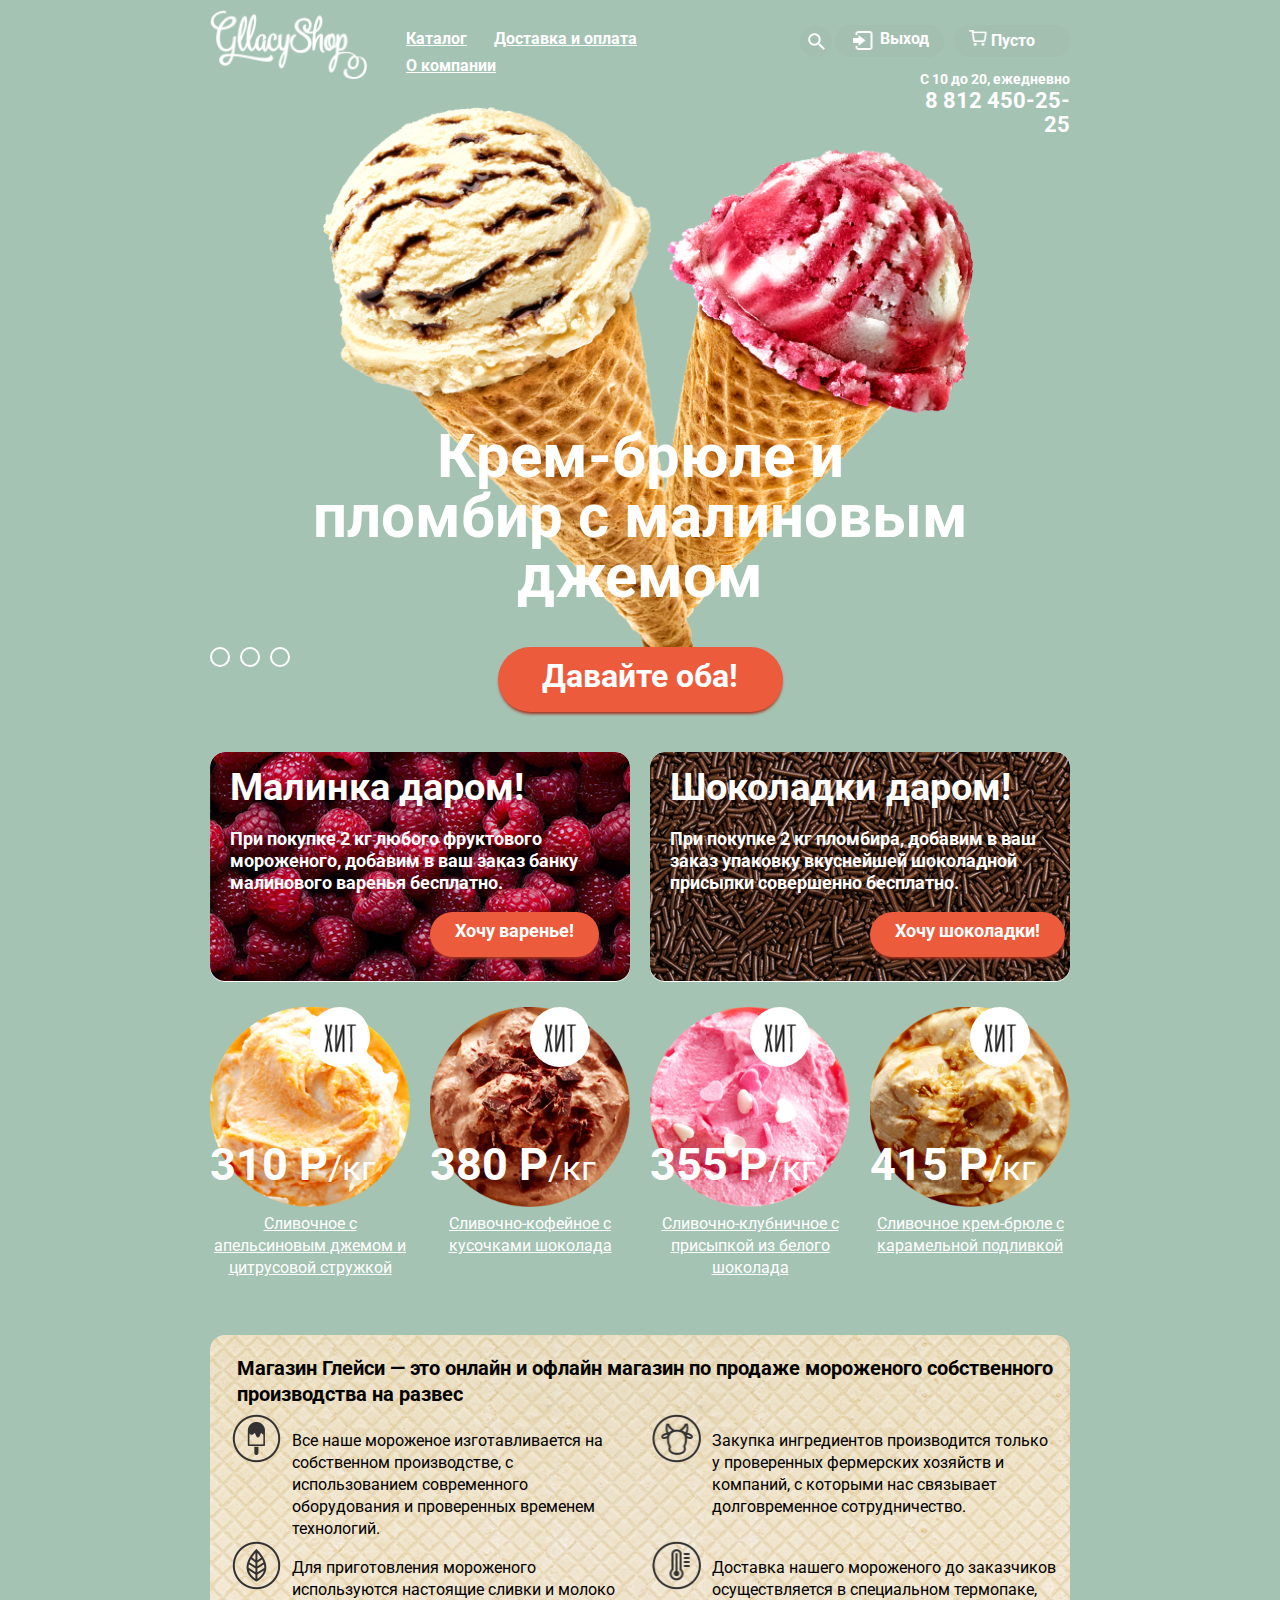
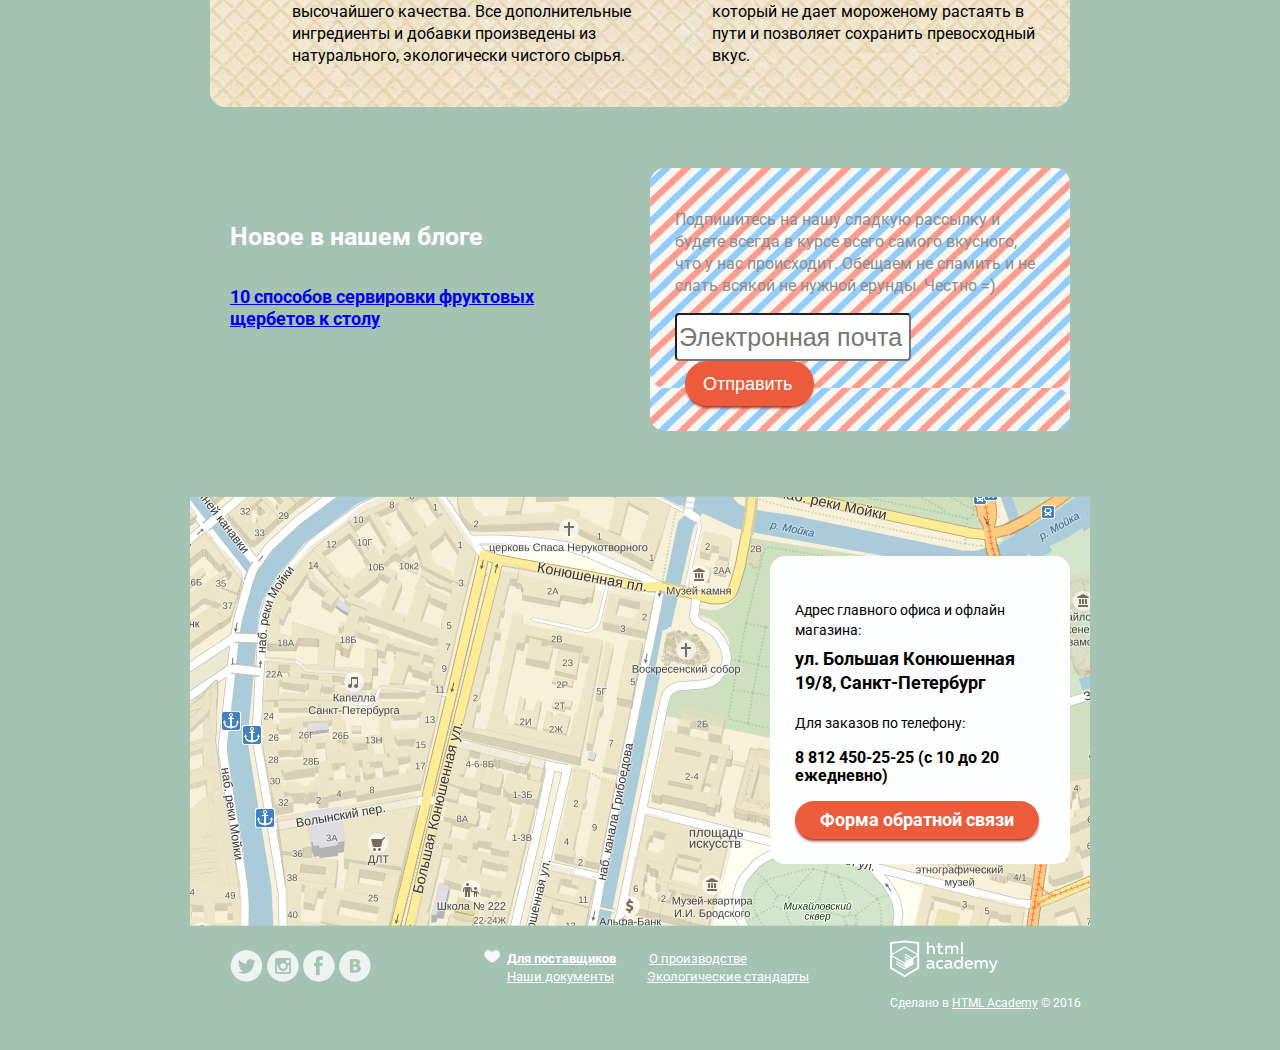
==== commit 7181a31f: "1" ====
--- a/index.html
+++ b/index.html
@@ -39,7 +39,6 @@
               Пусто
             </a>
             <a href="#" class="enter">
-              <img src="img/Enter.png"  class="img_enter" alt="->" width="18" height="16">
               Выход
             </a>
             <form class="hidden_enter_form">
@@ -81,28 +80,44 @@
           </article>
           <div class="item_card clearfix">
             <article>
-              <img src="img/1.png" width="200" height="200" alt="1">
-              <span>310 Р<p>/кг</p></span>
-              <p>Сливочное с апельсиновым джемом и цитрусовой стружкой</p>
-              <a href="#" class="hidden">Быстрый просмотр</a>
-            </article>
-            <article>
-              <img src="img/2.png" width="200" height="200" alt="1">
-              <span>380 Р<p>/кг</p></span>
-              <p>Сливочно-кофейное с кусочками шоколада</p>
-              <a href="#" class="hidden">Быстрый просмотр</a>
-            </article>
-            <article>
-              <img src="img/3.png" width="200" height="200" alt="1">
-              <span>355 Р<p>/кг</p></span>
-              <p>Сливочно-клубничное с присыпкой из белого шоколада</p>
-              <a href="#" class="hidden">Быстрый просмотр</a>
-            </article>
-            <article>
-              <img src="img/4.png" width="200" height="200" alt="1">
-              <span>415 Р<p>/кг</p></span>
-              <p>Сливочное крем-брюле с карамельной подливкой</p>
-              <a href="#" class="hidden">Быстрый просмотр</a>
+              <div class="card_upper_hover">
+                <img src="img/1.png" width="200" height="200" alt="1">
+                <span>310 Р<p>/кг</p></span>
+                <p>Сливочное с апельсиновым джемом и цитрусовой стружкой</p>
+              </div>
+              <div class="card_hover ">
+                <a href="#" class="btn">Быcтрый просмотр</a>
+              </div>
+            </article>
+            <article>
+              <div class="card_upper_hover">
+                <img src="img/2.png" width="200" height="200" alt="1">
+                <span>380 Р<p>/кг</p></span>
+                <p>Сливочно-кофейное с кусочками шоколада</p>
+              </div>
+              <div class="card_hover ">
+                <a href="#" class="btn">Быcтрый просмотр</a>
+              </div>
+            </article>
+            <article>
+              <div class="card_upper_hover">
+                <img src="img/3.png" width="200" height="200" alt="1">
+                <span>355 Р<p>/кг</p></span>
+                <p>Сливочно-клубничное с присыпкой из белого шоколада</p>
+              </div>
+              <div class="card_hover ">
+                <a href="#" class="btn">Быcтрый просмотр</a>
+              </div>
+            </article>
+            <article>
+              <div class="card_upper_hover">
+                <img src="img/4.png" width="200" height="200" alt="1">
+                <span>415 Р<p>/кг</p></span>
+                <p>Сливочное крем-брюле с карамельной подливкой</p>
+              </div>
+              <div class="card_hover ">
+                <a href="#" class="btn">Быcтрый просмотр</a>
+              </div>
             </article>
           </div>
           <section class="advantages clearfix">
--- a/css/style.css
+++ b/css/style.css
@@ -36,19 +36,16 @@
   width: 860px;
   margin: 0 auto;
   padding: 0 20px;
-  /*background-color: rgba(0,0,255, 0.1);*/
 }
 
 header {
   margin: 0 -20px 280px;
   padding: 10px 20px;
   min-height: 115px;
-  /*background-color: rgba(0,0,255, 0.3);*/
 }
 
 .header_hight {
   min-height: 75px;
-
 }
 
 .logo {
@@ -144,7 +141,6 @@
 
 .main_menu  li, .sub_menu  li {
   display: inline-block;
-  /*margin-right: 27px;*/
 }
 
 .main_menu li,.main_menu a  {
@@ -160,7 +156,6 @@
   float: right;
   width: 270px;
   margin-top: 15px;
-  /*background-color: rgba(0,0,255, 0.3);*/
 }
 
 .search_box_hover {
@@ -198,6 +193,18 @@
 .right_side .enter {
   padding-right: 15px;
   margin-right: 10px;
+  position: relative;
+  padding-left: 45px;
+}
+
+.right_side .enter::before {
+  position: absolute;
+  content:"";
+  top: 5px;
+  left: 18px;
+  width: 20px;
+  height: 20px;
+  background: url("../img/Enter.png") no-repeat center center;
 }
 
 .hidden_enter_form {
@@ -258,6 +265,11 @@
 .enter:hover {
   background:#f7f6f3;
   color: black;
+  }
+
+.enter:hover .enter::before {
+  background: url("../img/enter_black.png") no-repeat center center;
+/*REVIEW -------------------------------------------------------------почеу этот элемент не работает?*/
 }
 
 .right_side .search_btn {
@@ -271,9 +283,11 @@
 
 .search_btn:hover {
   background-color: #f8f7f4;
-  /*вырезать черную лупу*/
-}
-
+}
+
+.search_btn:hover .search_btn::before {
+  background: url("../img/ЛупаЧерная.png") no-repeat center center;
+}
 .search_btn:hover .search_box_hover{
     /*review ----------------------------------------------------почему не работает это свойство для выплывающего меню?*/
   display: block;
@@ -363,7 +377,6 @@
 
 .container {
   clear: both;
-  /*background-color: rgba(0,0,255, 0.3);*/
   margin-bottom: 40px;
 }
 
@@ -371,7 +384,6 @@
   width: 420px;
   border-radius: 15px;
   min-height: 230px;
-  /*background-color: rgba(0,255,0, 0.3);*/
   margin-bottom: 25px;
   padding: 20px;
   box-sizing: border-box;
@@ -424,6 +436,7 @@
 }
 
 .item_card article {
+  position: relative;
   width: 200px;
   min-height: 135px;
   float: left;
@@ -435,7 +448,7 @@
 
 .item_card {
   margin-bottom: 40px;
-  position:relative;
+  /*position: relative;*/
 }
 
 .item_card article::before {
@@ -458,7 +471,6 @@
 }
 
 .item_card span  {
-  /*REVIEW почему цена уехала? Притом уехала только в index,  в catalog осталась на месте*/
   position: absolute;
   font-size: 45px;
   line-height: 45px;
@@ -471,6 +483,48 @@
   display: inline;
   font-size: 35px;
   text-decoration: none;
+}
+
+.card_hover {
+  display: none;
+  position: absolute;
+  min-height: 362px;
+  width: 220px;
+  background-color: rgba(255,255,255, 0.3);
+  left: -10px;
+  top: -10px;
+  z-index: 1;
+  box-shadow: 0 6px 10px 5px #7f968a;
+}
+
+.card_hover a {
+  position: absolute;
+  display: block;
+  border-radius: 20px;
+  width: 200px;
+  height: 45px;
+  box-sizing: border-box;
+  color: white;
+  text-decoration: none;
+  text-align: center;
+  padding: 11px 0 2px;
+  background-color: #ed5b3d;
+  font-size: 18px;
+  line-height: 24px;
+  bottom: 20px;
+  left: 11px;
+  z-index: 2;
+}
+
+.item_card article:hover .card_hover{
+  display: block;
+}
+
+.item_card:hover .card_upper_hover{
+  text-decoration: none;
+  /*review -------------------------------------------------------------почему подчеркивание остается?*/
+  position: relative;
+  z-index: 5;
 }
 
 .advantages {
@@ -625,7 +679,6 @@
 footer {
   margin: 0 auto;
   padding: 20px;
-  /*background-color: rgba(0,0,255, 0.3);*/
   min-width: 860px;
   max-width: 1160px;
   min-height: 100px;
@@ -642,11 +695,9 @@
   position: relative;
   max-width: 306px;
   min-height: 40px;
-  /*background-color: rgba(0,0,255, 0.4);*/
   margin: 0 auto;
   font-size: 13px;
   line-height: 18px;
-
 }
 
 .center_footer a {
@@ -760,6 +811,19 @@
   border-radius: 50%;
   font-size: 16px;
   line-height: 18px;
+  text-align: center;
+  padding-top: 4px;
+  box-sizing: border-box;
+}
+
+.page_nav li:nth-of-type(2) {
+  background: white;
+  color: black;
+
+}
+
+.page_nav li:hover {
+  background: rgba(255,255,255, 0.3);
 }
 
 .page_nav a {
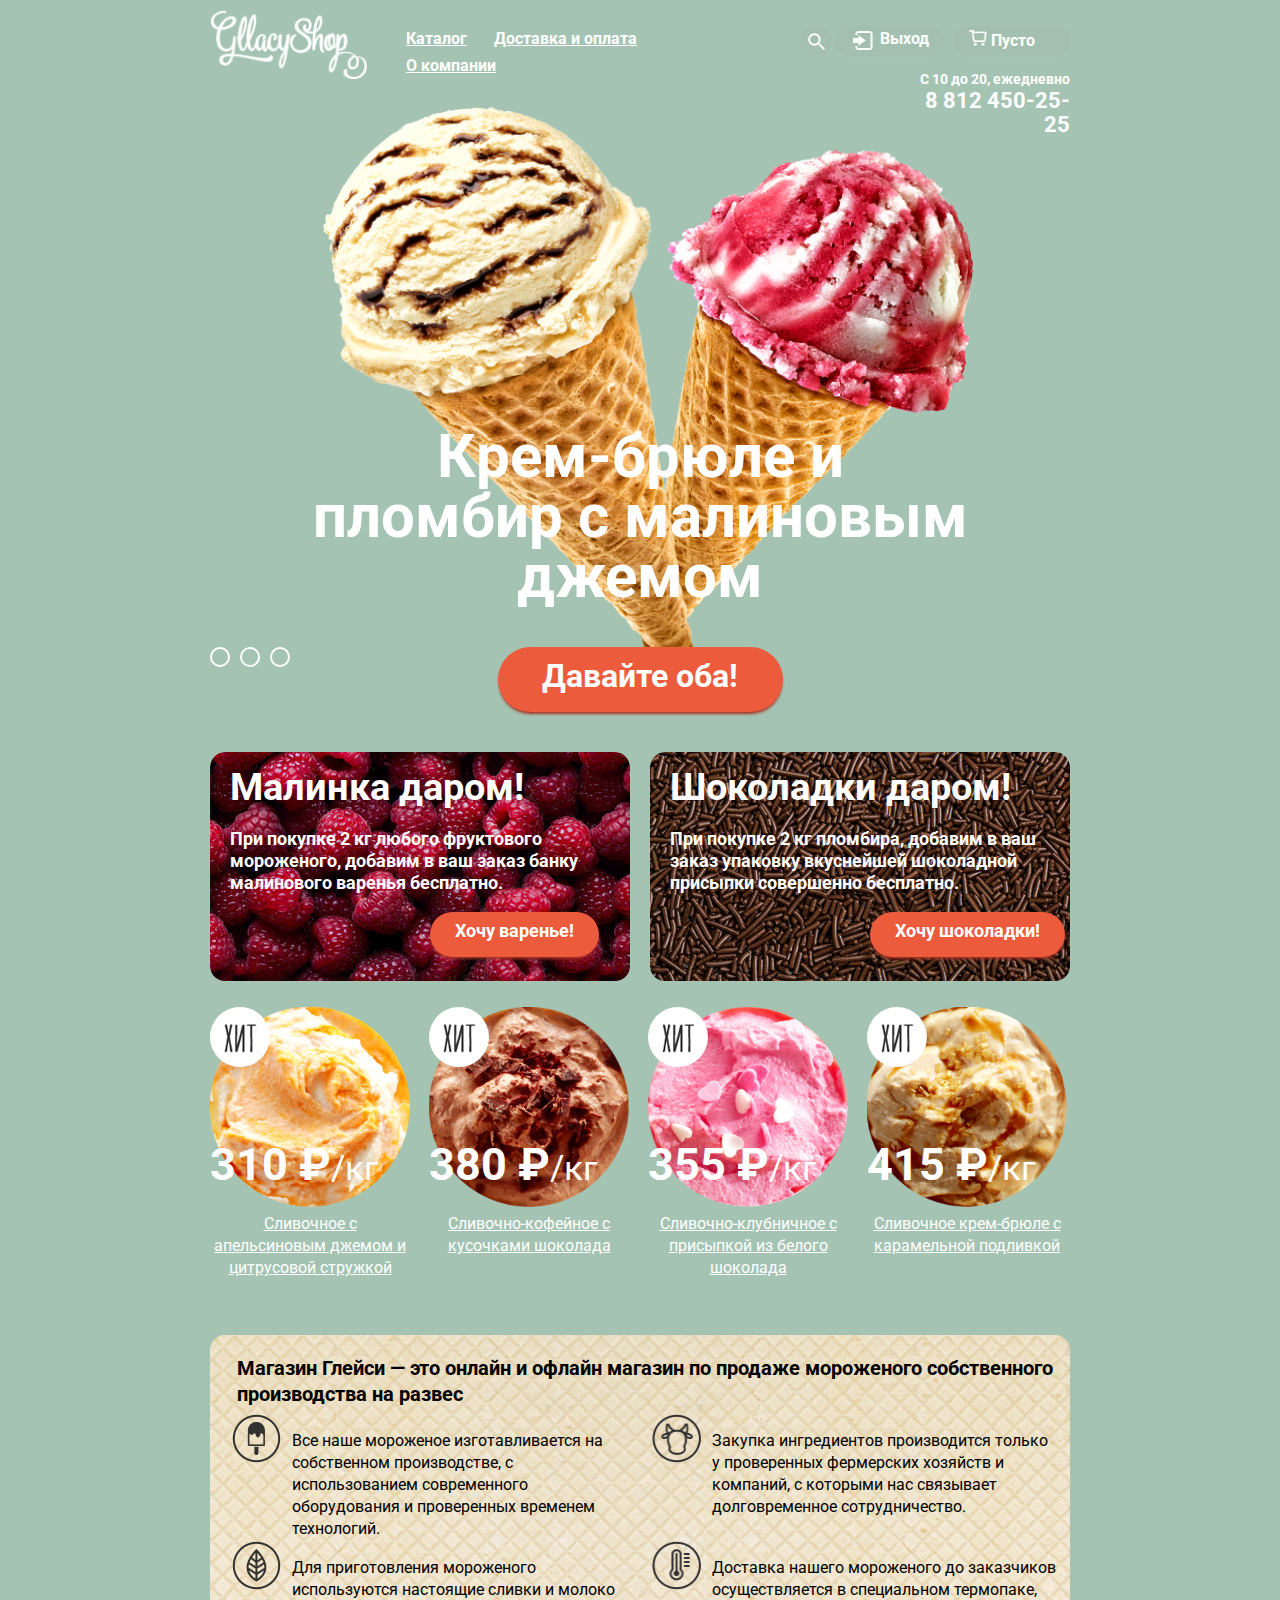
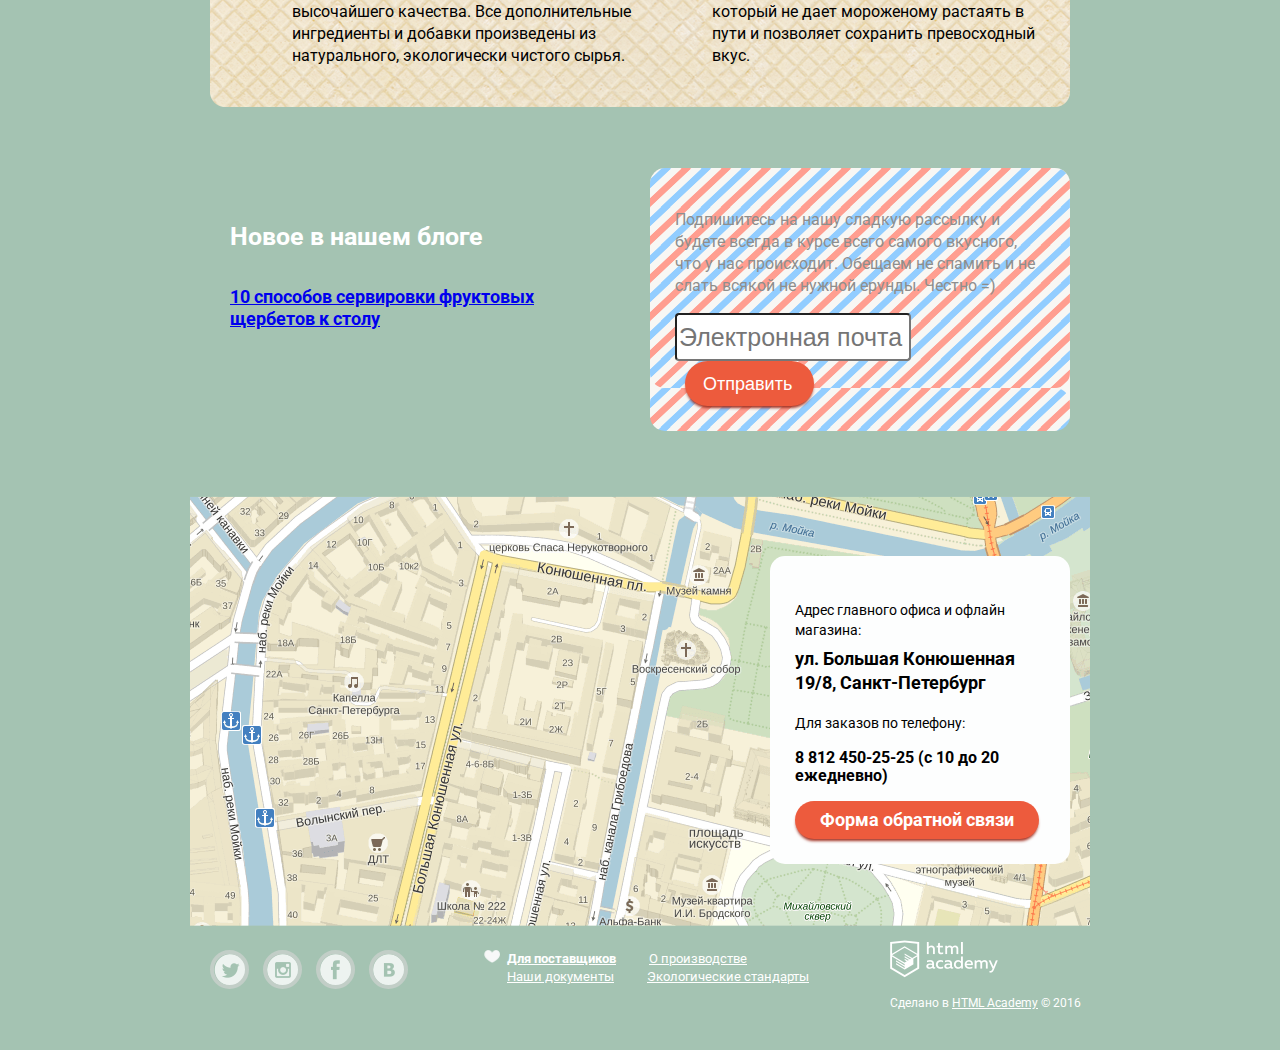
==== commit 7124c7c9: "2" ====
--- a/index.html
+++ b/index.html
@@ -42,8 +42,12 @@
               Выход
             </a>
             <form class="hidden_enter_form">
-              <input type="email" name="mail" autocomplete="on" placeholder="Электронная почта">
-              <input type="password" name="password" placeholder="Пароль">
+              <div class="mail_box">
+                <input type="email" name="mail" autocomplete="on" placeholder="Электронная почта">
+              </div>
+              <div class="password_box">
+                <input type="password" name="password" placeholder="Пароль">
+              </div>
               <button type="submit" name="enter" class="btn">Войти</button>
               <div class="enter_a_box">
                 <a href="#">Забыли пароль?</a>
@@ -82,7 +86,7 @@
             <article>
               <div class="card_upper_hover">
                 <img src="img/1.png" width="200" height="200" alt="1">
-                <span>310 Р<p>/кг</p></span>
+                <span>310	&#8381<p>/кг</p></span>
                 <p>Сливочное с апельсиновым джемом и цитрусовой стружкой</p>
               </div>
               <div class="card_hover ">
@@ -92,7 +96,7 @@
             <article>
               <div class="card_upper_hover">
                 <img src="img/2.png" width="200" height="200" alt="1">
-                <span>380 Р<p>/кг</p></span>
+                <span>380 &#8381<p>/кг</p></span>
                 <p>Сливочно-кофейное с кусочками шоколада</p>
               </div>
               <div class="card_hover ">
@@ -102,7 +106,7 @@
             <article>
               <div class="card_upper_hover">
                 <img src="img/3.png" width="200" height="200" alt="1">
-                <span>355 Р<p>/кг</p></span>
+                <span>355	&#8381<p>/кг</p></span>
                 <p>Сливочно-клубничное с присыпкой из белого шоколада</p>
               </div>
               <div class="card_hover ">
@@ -112,7 +116,7 @@
             <article>
               <div class="card_upper_hover">
                 <img src="img/4.png" width="200" height="200" alt="1">
-                <span>415 Р<p>/кг</p></span>
+                <span>415 &#8381<p>/кг</p></span>
                 <p>Сливочное крем-брюле с карамельной подливкой</p>
               </div>
               <div class="card_hover ">
@@ -166,7 +170,7 @@
               <h4>Для заказов по телефону:</h4>
               <p>8 812 450-25-25 (с 10 до 20 ежедневно)</p>
             </div>
-            <a href="#" class=" btn">Форма обратной связи</a>
+            <a href="#" class="feedback_btn btn">Форма обратной связи</a>
           </aside>
           <section class="map">
             <img src="img/map.png" alt="map" width="900" height="430">
@@ -174,19 +178,26 @@
         </div>
         <form class="hidden feedback">
           <h3>Мы обязательно вам ответим!</h3>
-          <button type="button" class="b_close btn"></button>
+          <div class="your_name">
           <input type="text" name="name" placeholder="Как вас зовут?">
+          </div>
+          <div class="your_mail">
           <input type="email" name="mail" placeholder="Ваша почта для ответа?">
-          <textarea rows="10"></textarea>
-          <button type="submit" value="send">Отправить</button>
+          </div>
+          <textarea rows="10" placeholder="Напишите что-нибудь..."></textarea>
+          <button type="submit" value="send" class="btn">Отправить</button>
         </form>
       </main>
       <footer class="clearfix">
         <section class="social">
-          <a href="#"><img src="img/Твитер.png" class="tw" alt="Твиттер"></img></a>
+          <a href="#" class="tw"></a>
+          <a href="#" class="inst"></a>
+          <a href="#" class="fb"></a>
+          <a href="#" class="vk"></a>
+          <!-- <a href="#"><img src="img/Твитер.png" class="tw" alt="Твиттер"></img></a>
           <a href="#"><img src="img/Инста.png" class="inst" alt="Инстаграм"></img></a>
           <a href="#"><img src="img/ФБ.png" class="fb" alt="Фейсбук"></img></a>
-          <a href="#"><img src="img/ВК.png" class="vk" alt="Вконтакте"></img></a>
+          <a href="#"><img src="img/ВК.png" class="vk" alt="Вконтакте"></img></a> -->
         </section>
         <section class="manufacturer">
           <img src="img/HTMLAcademy_logo.png" alt="HTML Academy" width="108" height="38">
--- a/css/style.css
+++ b/css/style.css
@@ -19,6 +19,27 @@
   display: none;
 }
 
+.active {
+  background-color: #d07058;
+}
+
+.menu_sub .active a {
+  padding-bottom: 0;
+}
+
+.menu_sub .active a, .main_menu .active a {
+  text-decoration: none;
+  color: white;
+}
+
+.menu_sub .active {
+  border-radius: 0;
+}
+
+ .menu_sub .active a:hover, .main_menu .active:hover{
+  background-color: #d07058;
+}
+
 .btn {
   box-shadow: 0 3px 3px -1px  #a23324;
 }
@@ -29,7 +50,7 @@
 
 .btn:hover {
   /*REVIEW почему это свойство не срабатывает на всех элементах с классом btn?*/
-  background: #f07a63;
+  background: #f48568;
 }
 
 .main_container {
@@ -68,6 +89,7 @@
   height: 32px;
   vertical-align: middle;
   box-sizing: border-box;
+  border-radius: 20px;
 }
 
 .main_menu li:nth-of-type(n+1) {
@@ -75,7 +97,7 @@
 }
 
 .main_menu  li:hover {
-  border-radius: 20px;
+
   text-decoration: none;
   background: #f7f6f3;
   color: black;
@@ -85,16 +107,22 @@
   text-decoration: none;
 }
 
+.main_menu  li:active {
+  box-shadow: inset 0 2px 4px #696969;
+}
+
 .menu_sub {
   display: none;
   position: absolute;
-  left: -20px;
+  left: -7px;
+  top: 52px;
   min-height: 171px;
   width: 142px;
   border-radius: 7px;
   margin: 0;
   padding: 0;
   background-color: white;
+  z-index: 10;
 }
 
 .main_menu > li:hover .menu_sub {
@@ -106,11 +134,13 @@
   margin: 0;
   padding: 0;
   box-sizing: border-box;
-}
-
- .menu_sub li:first-of-type {
-   /*review ----------------------------------------------------почему этот элемент не выделяется жирным?*/
+  width: 100%;
+}
+
+ .menu_sub li:first-of-type a {
+   /*review ----------------------------------------------------как укоротить линию подчеркивания?*/
   font-weight: bold;
+  border-bottom: 1px solid #d1d0ce;
 }
 
   .menu_sub li a {
@@ -123,7 +153,6 @@
   text-align: left;
   display: block;
   color: black;
-  width: 140px;
   min-height: 32px;
   font-size: 14px;
   line-height: 16px;
@@ -131,6 +160,10 @@
 
 .menu_sub  a:hover {
   background-color: #fbded7;
+}
+
+.menu_sub  a:active {
+  background-color: #f6b5a5;
 }
 
 .main_menu > ul {
@@ -225,7 +258,56 @@
   padding-left: 15px;
   border-radius: 7px;
   border: 1px solid #999999;
+  /*margin-bottom: 20px;*/
+}
+
+.hidden_enter_form .mail_box::before {
+  display: none;
+  top: -14px;
+  position: absolute;
+  content: "Электронная почта";
+  margin-left: 16px;
+  font-size: 11px;
+  line-height: 13px;
+  color: #5b9ddf;
+  position: absolute;
+}
+
+.mail_box {
+  position: relative;
+  /*margin-top: -16px;*/
+}
+
+.password_box {
+  position:relative;
+  padding-top: 20px;
   margin-bottom: 20px;
+}
+
+.hidden_enter_form .password_box::before {
+  display: none;
+  top: 5px;
+  position: absolute;
+  content: "Пароль";
+  margin-left: 16px;
+  font-size: 11px;
+  line-height: 13px;
+  color: #5b9ddf;
+}
+
+.hidden_enter_form input:hover {
+  border: 2px solid #c7c6c5;
+}
+
+.hidden_enter_form input:focus {
+  border: 2px solid #8fbdec;
+  border-radius: 7px;
+  outline: none;
+}
+
+.hidden_enter_form input:focus .password_box::before, .hidden_enter_form input:focus .mail_box::before {
+  /*review -----------------------------------------------------------------------почему не появляется при нажатии?*/
+  display: inline;
 }
 
 .hidden_enter_form button {
@@ -428,22 +510,31 @@
 
 .container > article:first-child {
   float: left;
-  background: white url("../img/raspberry.png") no-repeat;
+  background-image: url("../img/raspberry.png") ;
+  background-repeat: no-repeat;
+  background-size: 100%;
+  background-image: blue;
+
 }
 
 .container > article:nth-child(2){
-  background: white url("../img/chocolate.png") no-repeat;
+  background: url("../img/chocolate.png");
+  background-repeat: no-repeat;
+  background-size: 100%;
+  background-image: blue;
 }
 
 .item_card article {
+  display: inline-block;
+  vertical-align: top;
   position: relative;
   width: 200px;
   min-height: 135px;
-  float: left;
-  margin-right: 20px;
+  margin-right: 15px;
   font-size: 16px;
   line-height: 22px;
   text-align: center;
+  box-sizing: border-box;
 }
 
 .item_card {
@@ -458,6 +549,8 @@
   height: 60px;
   border-radius: 50%;
   background: white url("../img/hit.png") no-repeat;
+  top: 0;
+  left: 0;
 }
 
 .item_card article:last-child {
@@ -521,10 +614,16 @@
 }
 
 .item_card:hover .card_upper_hover{
-  text-decoration: none;
-  /*review -------------------------------------------------------------почему подчеркивание остается?*/
   position: relative;
   z-index: 5;
+}
+
+.item_card article:hover .card_upper_hover p {
+  text-decoration: none;
+}
+
+.item_card:hover article::before {
+  z-index: 6;
 }
 
 .advantages {
@@ -676,6 +775,109 @@
   margin: 0 -20px;
 }
 
+.feedback {
+  display:none;
+  width: 477px;
+  height: 442px;
+  background-color: #f8f7f4;
+  border-radius: 7px;
+  padding: 18px 25px;
+  box-sizing: border-box;
+}
+
+.feedback h3 {
+  color: black;
+  font-size: 24px;
+  line-height: 28px;
+  margin: 0 0 23px;
+}
+
+.feedback input {
+  width: 268px;
+  height: 44px;
+  border-radius: 7px;
+  margin-bottom: 20px;
+  padding-left: 14px;
+  box-sizing: border-box;
+  outline: none;
+}
+
+.feedback textarea {
+  padding: 13px 14px;
+  border-radius: 7px;
+  width: 429px;
+  height: 155px;
+  box-sizing: border-box;
+  margin-bottom: 25px;
+}
+
+.feedback .btn {
+  display: block;
+  width: 140px;
+  background-color: #ed5b3d;
+  min-height: 45px;
+  margin-left: 291px;
+  margin-bottom: 25px;
+  margin-top: -5px;
+  border-radius: 20px;
+  text-align: center;
+  vertical-align: bottom;
+  padding: 7px 23px;
+  box-sizing: border-box;
+  color: white;
+  font-size: 18px;
+  line-height: 24px;
+  font-weight: bold;
+  border: 0;
+  outline: none;
+}
+
+.your_name {
+  position: relative;
+}
+
+.your_name::before {
+  display: none;
+  position: absolute;
+  top: -14px;
+  position: absolute;
+  content: "Как вас зовут?";
+  margin-left: 16px;
+  font-size: 11px;
+  line-height: 13px;
+  color: #5b9ddf;
+}
+
+.your_mail {
+  position:relative;
+  padding-top: 20px;
+  margin-bottom: 20px;
+}
+
+.your_mail::before {
+  display: none;
+  position: absolute;
+  top: 0;
+  position: absolute;
+  content: "Ваша почта для ответа?";
+  margin-left: 16px;
+  font-size: 11px;
+  line-height: 13px;
+  color: #5b9ddf;
+}
+
+.your_mail input:focus .your_mail::before{
+  display: block;
+}
+/*review ----------------------------------почему не появляются при нажатии на область?*/
+.your_name input:focus .your_name::before{
+  display: block;
+}
+
+.feedback_btn:active  .feedback{
+  display: block;
+}
+
 footer {
   margin: 0 auto;
   padding: 20px;
@@ -689,6 +891,41 @@
   width: 200px;
   margin-right:20px;
   float: left;
+  min-height: 32px;
+  margin-left: -20px;
+}
+
+.social a {
+  display: inline-block;
+  border: 4px solid #c2cec7;
+  border-radius: 50%;
+  width: 39px;
+  height: 39px;
+  box-sizing: border-box;
+  margin-right: 10px;
+}
+
+.social a:last-of-type {
+  margin-right: 0;
+}
+
+.social a:hover {
+ background: white;
+}
+.vk {
+  background:  url("../img/ВК.png") no-repeat;
+}
+
+.fb {
+  background:  url("../img/ФБ.png") no-repeat;
+}
+
+.inst {
+  background:  url("../img/Инста.png") no-repeat;
+}
+
+.tw {
+  background:  url("../img/Твитер.png") no-repeat;
 }
 
 .center_footer {
@@ -788,12 +1025,10 @@
   margin-left: 0;
   font-size: 16px;
   line-height: 22px;
-  text-decoration: underline;
   font-weight: normal;
   text-align: center;
   width: 200px;
   min-height: 135px;
-  /*background-color: rgba(0,200,0, 0.3);*/
 }
 
 .choose_item article:nth-of-type(4n) {
@@ -826,7 +1061,15 @@
   background: rgba(255,255,255, 0.3);
 }
 
+.page_nav li:nth-of-type(2):hover {
+  background: white;
+}
+
 .page_nav a {
   color: inherit;
   text-decoration: none;
 }
+
+.catalog_main {
+  border-bottom: 1px solid #c2cec7;
+}
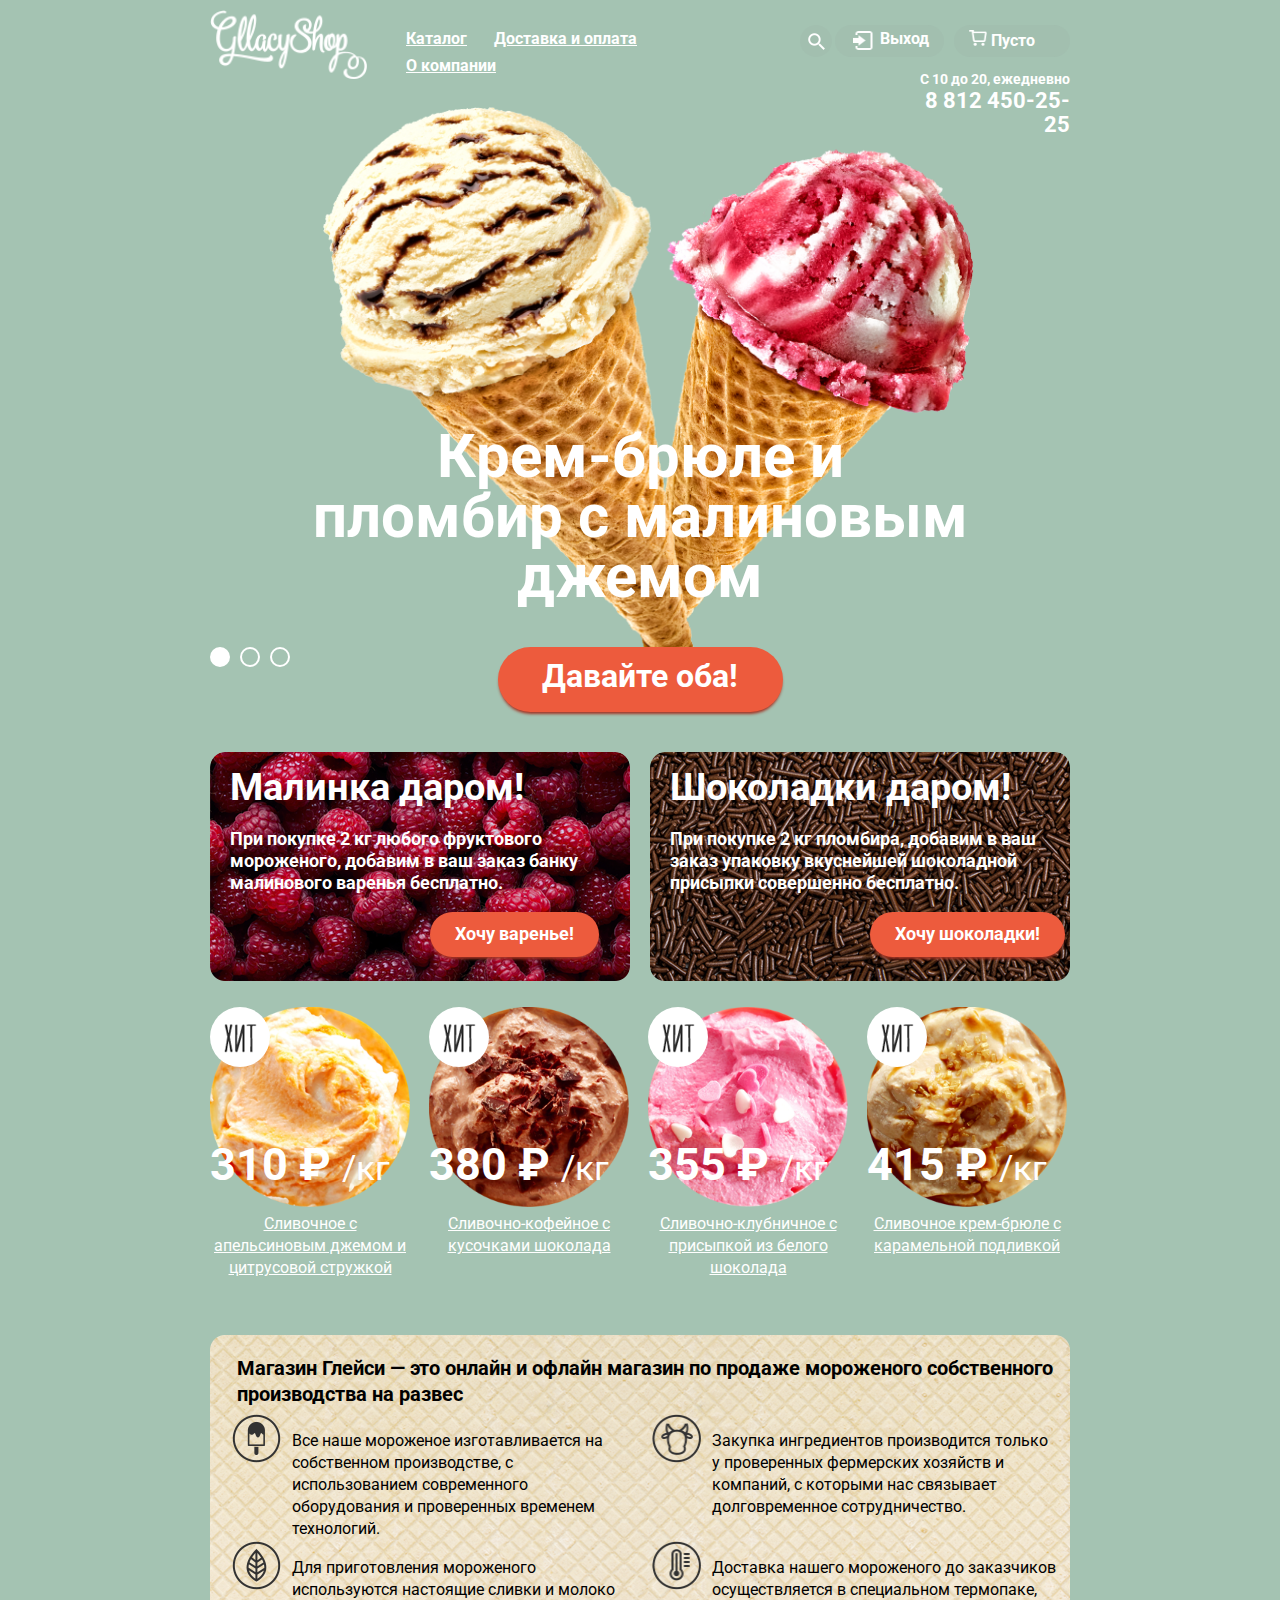
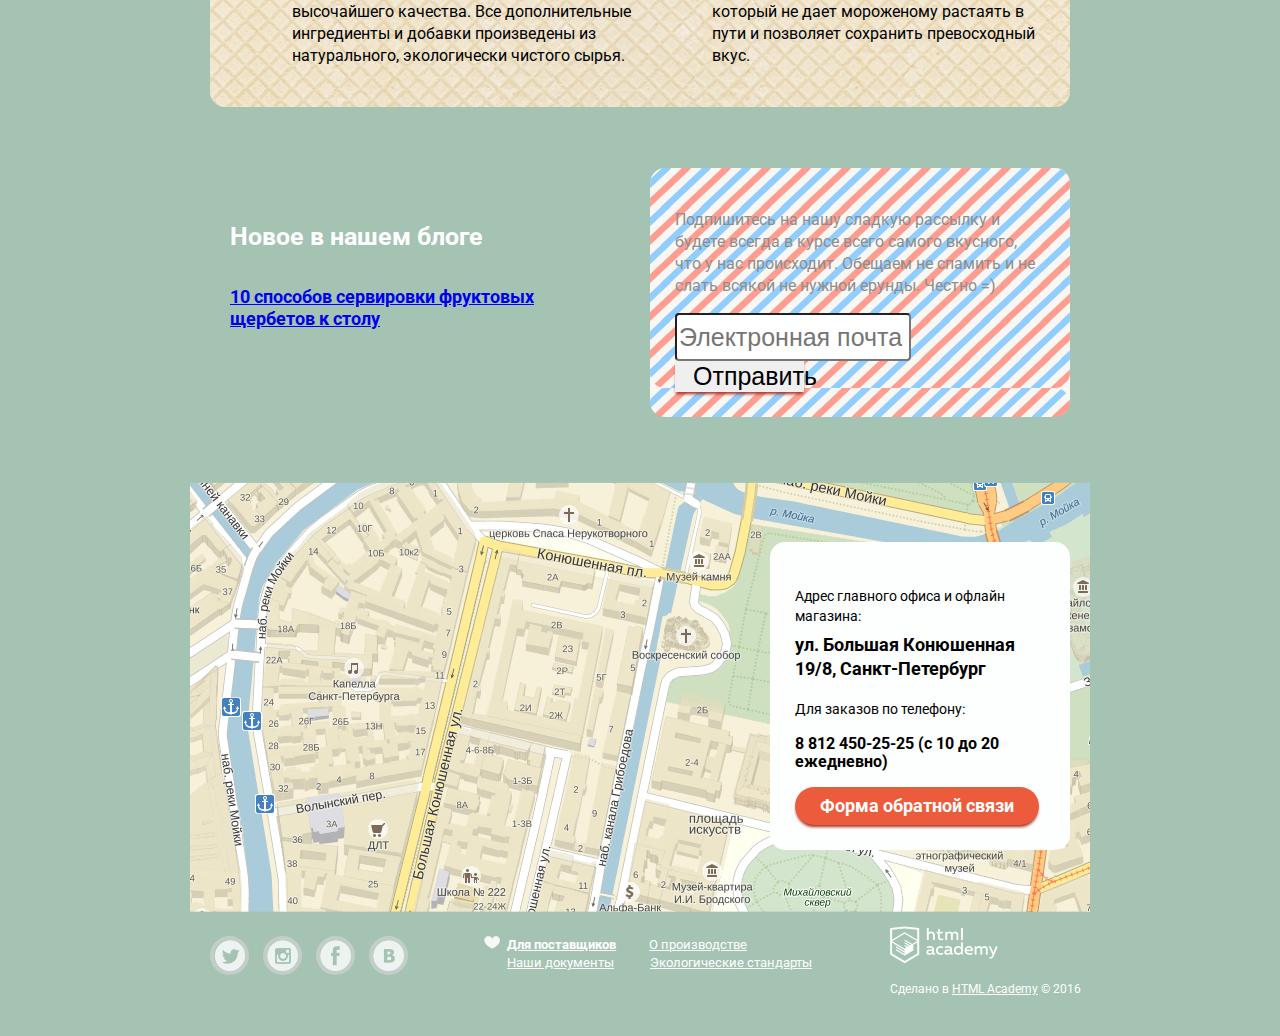
==== commit 864ed474: "Сохранение перед вестки ширины" ====
--- a/index.html
+++ b/index.html
@@ -14,7 +14,7 @@
           <img src="img/Logo.png" class="logo" alt="logo" width="157" height="69">
           <nav class="main_menu">
             <ul>
-              <li><a href="#">Каталог</a></li>
+              <li><a href="#">Каталог</a>
                 <ul class="menu_sub" >
                   <li><a href="#">Новинки</a></li>
                   <li><a href="cataog.html">Сливочное</a></li>
@@ -65,28 +65,30 @@
           <img  src="img/double_ice-cream.png" alt="" width="652" height="565">
           <h1 class="index">Крем-брюле и пломбир с малиновым джемом</h1>
           <ul class="background_slider">
-            <li></li>
+            <li class="selected"></li>
             <li></li>
             <li></li>
           </ul>
           <a href="#" class="b_give_me_two btn">Давайте оба!</a>
         </div>
         <section class="container clearfix">
-          <article class="banner banner_left">
-            <h2>Малинка даром!</h2>
-            <p>При покупке 2 кг любого фруктового мороженого, добавим в ваш заказ банку малинового варенья бесплатно.</p>
-            <a href="#" class="btn">Хочу варенье!</a>
-          </article>
-          <article class="banner banner_right">
-            <h2>Шоколадки даром!</h2>
-            <p>При покупке 2 кг пломбира, добавим в ваш заказ упаковку вкуснейшей шоколадной присыпки совершенно бесплатно.</p>
-            <a href="#" class="btn">Хочу шоколадки!</a>
-          </article>
+          <div class="banner_box_top clearfix">
+            <article class="banner banner_left">
+              <h2>Малинка даром!</h2>
+              <p>При покупке 2 кг любого фруктового мороженого, добавим в ваш заказ банку малинового варенья бесплатно.</p>
+              <a href="#" class="btn_banner btn">Хочу варенье!</a>
+            </article>
+            <article class="banner banner_right">
+              <h2>Шоколадки даром!</h2>
+              <p>При покупке 2 кг пломбира, добавим в ваш заказ упаковку вкуснейшей шоколадной присыпки совершенно бесплатно.</p>
+              <a href="#" class="btn_banner btn">Хочу шоколадки!</a>
+            </article>
+          </div>
           <div class="item_card clearfix">
             <article>
               <div class="card_upper_hover">
                 <img src="img/1.png" width="200" height="200" alt="1">
-                <span>310	&#8381<p>/кг</p></span>
+                <span>310	&#8381; <p>/кг</p></span>
                 <p>Сливочное с апельсиновым джемом и цитрусовой стружкой</p>
               </div>
               <div class="card_hover ">
@@ -96,7 +98,7 @@
             <article>
               <div class="card_upper_hover">
                 <img src="img/2.png" width="200" height="200" alt="1">
-                <span>380 &#8381<p>/кг</p></span>
+                <span>380 &#8381; <p>/кг</p></span>
                 <p>Сливочно-кофейное с кусочками шоколада</p>
               </div>
               <div class="card_hover ">
@@ -106,7 +108,7 @@
             <article>
               <div class="card_upper_hover">
                 <img src="img/3.png" width="200" height="200" alt="1">
-                <span>355	&#8381<p>/кг</p></span>
+                <span>355	&#8381 <p>/кг</p></span>
                 <p>Сливочно-клубничное с присыпкой из белого шоколада</p>
               </div>
               <div class="card_hover ">
@@ -116,7 +118,7 @@
             <article>
               <div class="card_upper_hover">
                 <img src="img/4.png" width="200" height="200" alt="1">
-                <span>415 &#8381<p>/кг</p></span>
+                <span>415 &#8381 <p>/кг</p></span>
                 <p>Сливочное крем-брюле с карамельной подливкой</p>
               </div>
               <div class="card_hover ">
@@ -194,10 +196,6 @@
           <a href="#" class="inst"></a>
           <a href="#" class="fb"></a>
           <a href="#" class="vk"></a>
-          <!-- <a href="#"><img src="img/Твитер.png" class="tw" alt="Твиттер"></img></a>
-          <a href="#"><img src="img/Инста.png" class="inst" alt="Инстаграм"></img></a>
-          <a href="#"><img src="img/ФБ.png" class="fb" alt="Фейсбук"></img></a>
-          <a href="#"><img src="img/ВК.png" class="vk" alt="Вконтакте"></img></a> -->
         </section>
         <section class="manufacturer">
           <img src="img/HTMLAcademy_logo.png" alt="HTML Academy" width="108" height="38">
--- a/css/style.css
+++ b/css/style.css
@@ -23,6 +23,10 @@
   background-color: #d07058;
 }
 
+.selected {
+  background-color: white;
+}
+
 .menu_sub .active a {
   padding-bottom: 0;
 }
@@ -49,7 +53,6 @@
 }
 
 .btn:hover {
-  /*REVIEW почему это свойство не срабатывает на всех элементах с классом btn?*/
   background: #f48568;
 }
 
@@ -125,7 +128,7 @@
   z-index: 10;
 }
 
-.main_menu > li:hover .menu_sub {
+.main_menu ul > li:hover .menu_sub {
   /*review ----------------------------------------------------почему не работает это свойство для выплывающего меню?*/
   display: block;
 }
@@ -210,6 +213,33 @@
   padding-left: 15px;
 }
 
+.right_side .search_btn {
+  width: 32px;
+  background: rgba(157,177,165, 0.2) url("../img/Lupa.png") no-repeat center center;
+  border-radius: 50%;
+  box-shadow: none;
+  border: 0;
+  padding: 0;
+}
+
+.search_btn:hover {
+  background: #f8f7f4 url("../img/BlackLupa.png") no-repeat center center;
+}
+
+.search_btn:hover + .search_box_hover{
+  display: block;
+}
+
+.search_box_hover:hover {
+  display: block;
+}
+
+.search_box {
+  margin:0;
+  display: inline-block;
+  position: relative;
+}
+
 .right_side a{
   text-decoration: none;
   color: inherit;
@@ -258,7 +288,6 @@
   padding-left: 15px;
   border-radius: 7px;
   border: 1px solid #999999;
-  /*margin-bottom: 20px;*/
 }
 
 .hidden_enter_form .mail_box::before {
@@ -275,7 +304,6 @@
 
 .mail_box {
   position: relative;
-  /*margin-top: -16px;*/
 }
 
 .password_box {
@@ -306,7 +334,7 @@
 }
 
 .hidden_enter_form input:focus .password_box::before, .hidden_enter_form input:focus .mail_box::before {
-  /*review -----------------------------------------------------------------------почему не появляется при нажатии?*/
+  /*review ---почему не появляется при нажатии?*/
   display: inline;
 }
 
@@ -350,35 +378,8 @@
   }
 
 .enter:hover .enter::before {
+  /*review  не применяется этот стиль*/
   background: url("../img/enter_black.png") no-repeat center center;
-/*REVIEW -------------------------------------------------------------почеу этот элемент не работает?*/
-}
-
-.right_side .search_btn {
-  width: 32px;
-  background: rgba(157,177,165, 0.2) url("../img/Лупа.png") no-repeat center center;
-  border-radius: 50%;
-  box-shadow: none;
-  border: 0;
-  padding: 0;
-}
-
-.search_btn:hover {
-  background-color: #f8f7f4;
-}
-
-.search_btn:hover .search_btn::before {
-  background: url("../img/ЛупаЧерная.png") no-repeat center center;
-}
-.search_btn:hover .search_box_hover{
-    /*review ----------------------------------------------------почему не работает это свойство для выплывающего меню?*/
-  display: block;
-}
-
-.search_box {
-  margin:0;
-  display: inline-block;
-  position: relative;
 }
 
 .header_low {
@@ -457,6 +458,10 @@
   background: #b2c1b7;
 }
 
+.background_slider .selected:hover {
+  background: white;
+}
+
 .container {
   clear: both;
   margin-bottom: 40px;
@@ -489,26 +494,24 @@
   line-height: 22px;
 }
 
-.banner .btn {
+
+.btn_banner {
   display: inline-block;
-  position: relative;
-  padding: 7px 25px;
-  box-sizing: border-box;
-  color: white;
-  text-decoration: none;
-  left: 200px;
-  height: 45px;
-  margin-right: 0;
-  border-radius: 35px;
-  text-align: center;
-  vertical-align: bottom;
   background-color: #ed5b3d;
   font-size: 18px;
   line-height: 24px;
-
-}
-
-.container > article:first-child {
+  text-align: center;
+  position: relative;
+  padding: 10px 25px;
+  box-sizing: border-box;
+  color: white;
+  text-decoration: none;
+  left: 200px;
+  height: 45px;
+  border-radius: 35px;
+}
+
+.banner_box_top > article:first-child {
   float: left;
   background-image: url("../img/raspberry.png") ;
   background-repeat: no-repeat;
@@ -517,7 +520,7 @@
 
 }
 
-.container > article:nth-child(2){
+.banner_box_top > article:nth-child(2){
   background: url("../img/chocolate.png");
   background-repeat: no-repeat;
   background-size: 100%;
@@ -679,11 +682,78 @@
   float: right;
 }
 
-.banner .banner_left .10_ways {
-  width: 20px;
-  background: white;
-}
-
+.10_ways {
+  background: url("../img/banner_d_r.jpg") #f8f7f4;
+}
+
+.10_ways h4 {
+  font-size: 16px;
+  line-height: 22px;
+}
+
+.10_ways p {
+  font-size: 24px;
+  line-height: 30px;
+}
+
+.delivery {
+  float: left;
+  padding: 25px;
+  background: url("../img/banner_d_r.png") #f8f7f4;
+  color: #8e8e8d;
+}
+
+.delivery p {
+  font-size: 16px;
+  line-height: 22px;
+  font-weight: normal;
+}
+
+.delivery input {
+  width: 228px;
+  min-height: 42px;
+  border-radius: 4px;
+}
+
+.delivery .btn_last {
+  width: 129px;
+  padding-left: 18px;
+  border: none;
+  left: 10px;
+}
+
+.connect_us a{
+  display: inline-block;
+  padding: 7px 25px;
+  box-sizing: border-box;
+  color: white;
+  text-decoration: none;
+  margin: 0 auto;
+  border-radius: 35px;
+  text-align: center;
+  vertical-align: bottom;
+  background-color: #ed5b3d;
+  font-size: 18px;
+  line-height: 24px;
+}
+.connect_us h4 {
+  font-size: 14px;
+  line-height: 20px;
+  font-weight: normal;
+  margin-bottom: 7px;
+}
+
+.connect_us .address{
+  font-size: 18px;
+  line-height: 24px;
+  margin-top: 0;
+}
+
+.map {
+  min-width: 900px;
+  max-width: 1200px;
+  margin: 0 -20px;
+}
 .map_block {
   position: relative;
 }
@@ -703,76 +773,6 @@
 
 .text_conteiner {
   width:227px;
-}
-
-.delivery {
-  float: left;
-  padding: 25px;
-  background:url("../img/banner_back.png") #f8f7f4;
-
-  color: #8e8e8d;
-}
-
-.delivery p {
-  font-size: 16px;
-  line-height: 22px;
-  font-weight: normal;
-}
-
-.delivery input {
-  width: 228px;
-  min-height: 42px;
-  border-radius: 4px;
-}
-
-.delivery .btn_last {
-  width: 129px;
-  padding-left: 18px;
-  border: none;
-  left: 10px;
-}
-
-.10_ways h4 {
-  font-size: 16px;
-  line-height: 22px;
-}
-
-.10_ways p {
-  font-size: 24px;
-  line-height: 30px;
-}
-
-.connect_us a{
-  display: inline-block;
-  padding: 7px 25px;
-  box-sizing: border-box;
-  color: white;
-  text-decoration: none;
-  margin: 0 auto;
-  border-radius: 35px;
-  text-align: center;
-  vertical-align: bottom;
-  background-color: #ed5b3d;
-  font-size: 18px;
-  line-height: 24px;
-}
-.connect_us h4 {
-  font-size: 14px;
-  line-height: 20px;
-  font-weight: normal;
-  margin-bottom: 7px;
-}
-
-.connect_us .address{
-  font-size: 18px;
-  line-height: 24px;
-  margin-top: 0;
-}
-
-.map {
-  min-width: 900px;
-  max-width: 1200px;
-  margin: 0 -20px;
 }
 
 .feedback {
@@ -946,6 +946,10 @@
   margin-right: 30px;
 }
 
+.center_footer a:nth-of-type(3){
+  margin-right: 33px;
+}
+
 .center_footer a:first-of-type {
   font-weight: bold;
 }
@@ -1029,6 +1033,11 @@
   text-align: center;
   width: 200px;
   min-height: 135px;
+  z-index: 0;
+}
+
+.choose_item article:hover {
+  z-index: 2;
 }
 
 .choose_item article:nth-of-type(4n) {
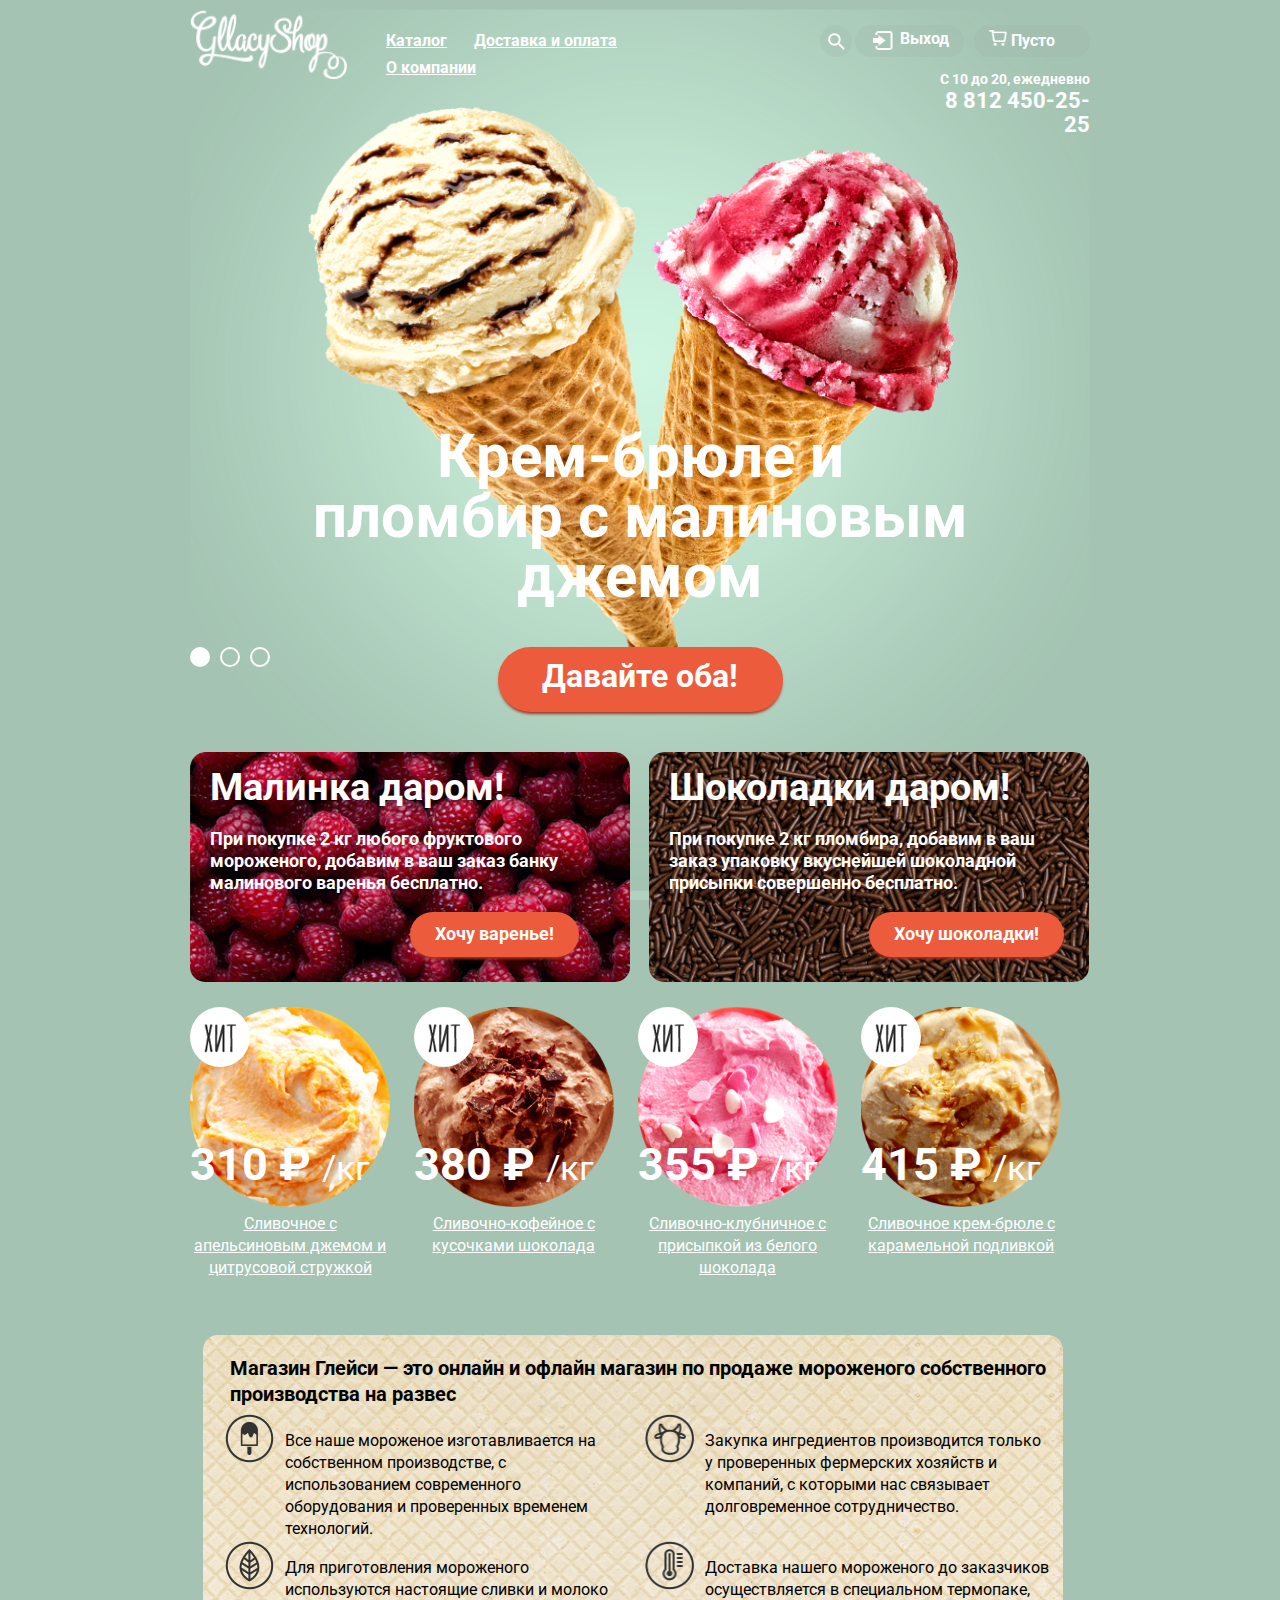
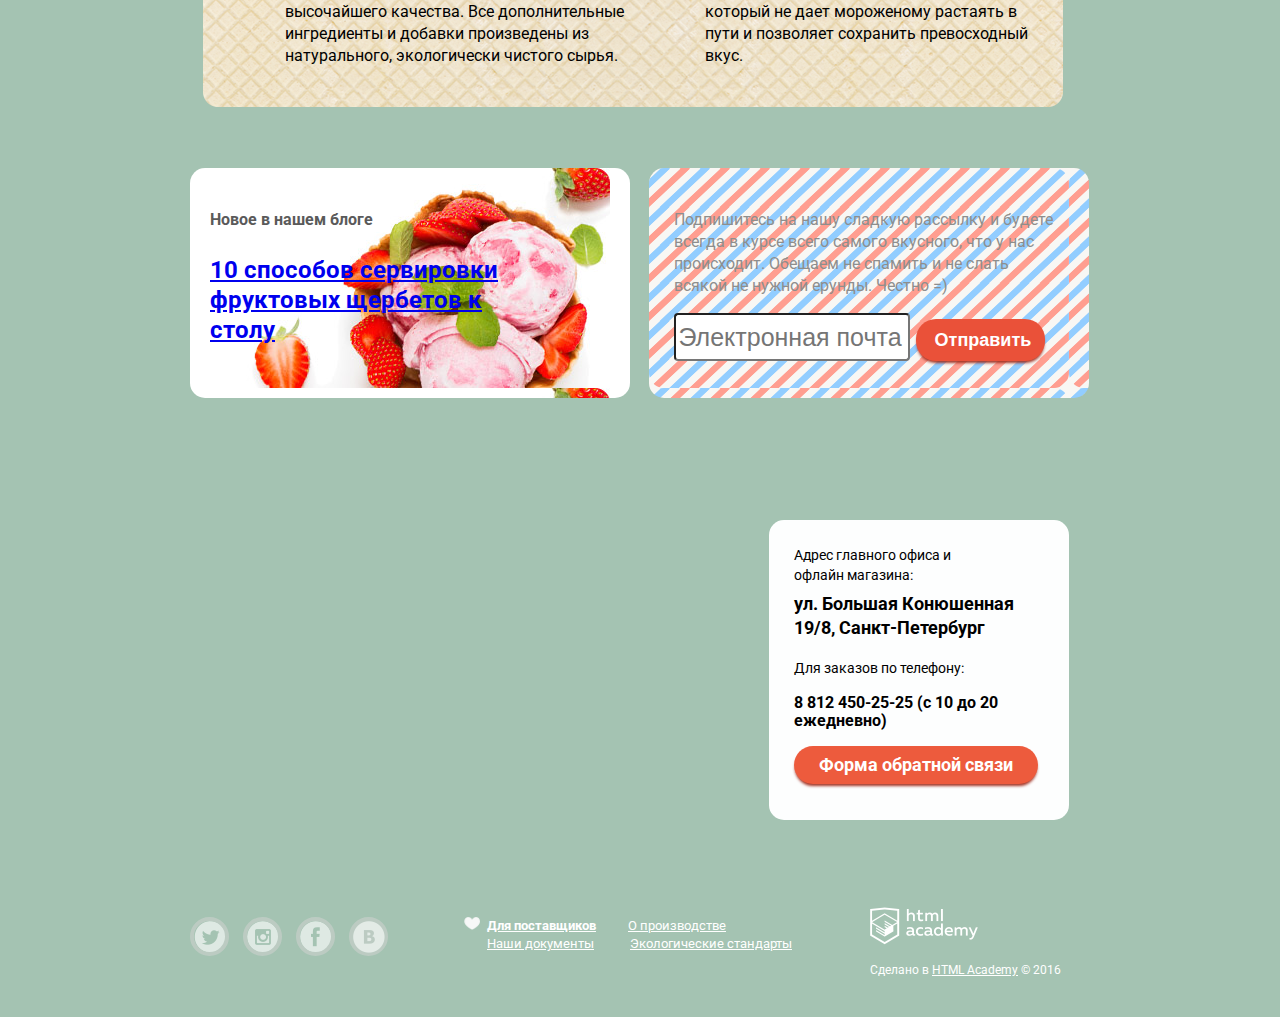
==== commit 51900e6b: "Сохранение перед версткой слайдера" ====
--- a/index.html
+++ b/index.html
@@ -14,7 +14,7 @@
           <img src="img/Logo.png" class="logo" alt="logo" width="157" height="69">
           <nav class="main_menu">
             <ul>
-              <li><a href="#">Каталог</a>
+              <li class="main_menu_1"><a href="#">Каталог</a>
                 <ul class="menu_sub" >
                   <li><a href="#">Новинки</a></li>
                   <li><a href="cataog.html">Сливочное</a></li>
@@ -150,9 +150,9 @@
             </div>
           </section>
           <div class="clearfix">
-          <article class="banner 10_ways banner_left">
+          <article class="banner ten_ways banner_left">
             <h4>Новое в нашем блоге</h4>
-            <a href="#"><p>10  способов сервировки фруктовых щербетов к столу</p></a>
+            <a href="#"><p>10  способов сервировки фруктовых щербетов к<br> столу</p></a>
           </article>
           <article class="banner delivery banner_right">
             <p>Подпишитесь на нашу сладкую рассылку и будете всегда в курсе всего самого вкусного, что у нас происходит.
@@ -167,7 +167,7 @@
         <div class="map_block" >
           <aside class="connect_us">
             <div class="text_conteiner">
-              <h4>Адрес главного офиса и офлайн магазина:</h4>
+              <h4>Адрес главного офиса и <br> офлайн магазина:</h4>
               <p class="address">ул. Большая Конюшенная 19/8, Санкт-Петербург</p>
               <h4>Для заказов по телефону:</h4>
               <p>8 812 450-25-25 (с 10 до 20 ежедневно)</p>
@@ -175,10 +175,13 @@
             <a href="#" class="feedback_btn btn">Форма обратной связи</a>
           </aside>
           <section class="map">
-            <img src="img/map.png" alt="map" width="900" height="430">
+            <iframe src="https://www.google.com/maps/embed?pb=!1m18!1m12!1m3!1d1998.59910436516!2d30.32089461580403!3d59.93879418187623!
+            2m3!1f0!2f0!3f0!3m2!1i1024!2i768!4f13.1!3m3!1m2!1s0x4696310fca5ba729%3A0xea9c53d4493c879f!2z0JHQvtC70YzRiNCw0Y8g0JrQvtC90Y7RiNC10
+            L3QvdCw0Y8g0YPQuy4sIDE5LCDQodCw0L3QutGCLdCf0LXRgtC10YDQsdGD0YDQsywgMTkxMTg2!5e0!3m2!1sru!2sru!4v1478971457965"
+            width="900" height="430" frameborder="0" style="border:0" allowfullscreen></iframe>
           </section>
         </div>
-        <form class="hidden feedback">
+        <form class="heeden_feedback">
           <h3>Мы обязательно вам ответим!</h3>
           <div class="your_name">
           <input type="text" name="name" placeholder="Как вас зовут?">
--- a/css/style.css
+++ b/css/style.css
@@ -57,9 +57,10 @@
 }
 
 .main_container {
-  width: 860px;
+  width: 900px;
   margin: 0 auto;
-  padding: 0 20px;
+  padding: 0 2.3%;
+  /*box-sizing: border-box;*/
 }
 
 header {
@@ -87,7 +88,8 @@
 }
 
 .main_menu li {
-  padding: 5px 14px 0;
+  position: relative;
+  padding: 7px 14px 0;
   margin-top: -5px;
   height: 32px;
   vertical-align: middle;
@@ -95,12 +97,19 @@
   border-radius: 20px;
 }
 
+.main_menu_1::before {
+  content: "";
+  position: absolute;
+  display: none;
+  width: 100px;
+  height: 50px;
+}
+
 .main_menu li:nth-of-type(n+1) {
   margin-left: -5px;
 }
 
 .main_menu  li:hover {
-
   text-decoration: none;
   background: #f7f6f3;
   color: black;
@@ -118,7 +127,7 @@
   display: none;
   position: absolute;
   left: -7px;
-  top: 52px;
+  top: 40px;
   min-height: 171px;
   width: 142px;
   border-radius: 7px;
@@ -129,7 +138,10 @@
 }
 
 .main_menu ul > li:hover .menu_sub {
-  /*review ----------------------------------------------------почему не работает это свойство для выплывающего меню?*/
+  display: block;
+}
+
+.main_menu ul > li:hover::before {
   display: block;
 }
 
@@ -141,7 +153,6 @@
 }
 
  .menu_sub li:first-of-type a {
-   /*review ----------------------------------------------------как укоротить линию подчеркивания?*/
   font-weight: bold;
   border-bottom: 1px solid #d1d0ce;
 }
@@ -206,6 +217,14 @@
   border-radius: 7px;
 }
 
+.search_btn::before {
+  content: "";
+  position: absolute;
+  width: 35px;
+  display: none;
+  height: 50px;
+}
+
 .hidden_search {
   height: 44px;
   width: 310px;
@@ -220,6 +239,8 @@
   box-shadow: none;
   border: 0;
   padding: 0;
+  position: relative;
+  z-index: 1;
 }
 
 .search_btn:hover {
@@ -227,6 +248,10 @@
 }
 
 .search_btn:hover + .search_box_hover{
+  display: block;
+}
+
+.search_btn:hover::before {
   display: block;
 }
 
@@ -268,6 +293,15 @@
   width: 20px;
   height: 20px;
   background: url("../img/Enter.png") no-repeat center center;
+}
+
+.enter::after {
+  content: "";
+  position: absolute;
+  width: 95px;
+  display: none;
+  height: 50px;
+  left: 10px;
 }
 
 .hidden_enter_form {
@@ -361,6 +395,11 @@
   line-height: 16px;
   font-weight: normal;
 }
+
+.hidden_enter_form:hover {
+  display: block;
+}
+
 .enter_a_box {
   width: 120px;
   height: 40px;
@@ -368,7 +407,11 @@
   margin-top: 5px;
 }
 
-.enter:hover .hidden_enter_form {
+.enter:hover + .hidden_enter_form {
+  display: block;
+}
+
+.enter:hover::after {
   display: block;
 }
 
@@ -377,8 +420,7 @@
   color: black;
   }
 
-.enter:hover .enter::before {
-  /*review  не применяется этот стиль*/
+.right_side .enter:hover::before {
   background: url("../img/enter_black.png") no-repeat center center;
 }
 
@@ -403,6 +445,18 @@
 .with_ice-cream {
   position: relative;
   margin: 0 auto;
+}
+
+.with_ice-cream::before {
+  position: absolute;
+  content: "";
+  width: 100%;
+  height: 900px;
+  /*border-radius: 60%;*/
+  top: -427px;
+  left: 0;
+  z-index: -1;
+  background: url("../img/light.png") center center;
 }
 
 .with_ice-cream img {
@@ -468,7 +522,7 @@
 }
 
 .banner {
-  width: 420px;
+  width: 48.85%;
   border-radius: 15px;
   min-height: 230px;
   margin-bottom: 25px;
@@ -481,7 +535,7 @@
 }
 
 .banner_left{
-  margin-right: 20px;
+  margin-right: 2.2%;
 }
 
 .banner h2 {
@@ -533,7 +587,7 @@
   position: relative;
   width: 200px;
   min-height: 135px;
-  margin-right: 15px;
+  margin-right: 2.2%;
   font-size: 16px;
   line-height: 22px;
   text-align: center;
@@ -682,16 +736,17 @@
   float: right;
 }
 
-.10_ways {
-  background: url("../img/banner_d_r.jpg") #f8f7f4;
-}
-
-.10_ways h4 {
+.ten_ways {
+  background: #f8f7f4 url("../img/banner_d_l.jpg") ;
+  color: #5a5a5a;
+}
+
+.ten_ways h4 {
   font-size: 16px;
   line-height: 22px;
 }
 
-.10_ways p {
+.ten_ways p {
   font-size: 24px;
   line-height: 30px;
 }
@@ -717,9 +772,35 @@
 
 .delivery .btn_last {
   width: 129px;
-  padding-left: 18px;
+  padding-left: 10px;
   border: none;
   left: 10px;
+  color: white;
+  border-radius: 20px;
+  background-color: #ea5139;
+  height: 42px;
+  font-size: 18px;
+  line-height: 24px;
+  font-weight: bold;
+}
+
+.btn_last:hover {
+  background-color: #f48568;
+  outline: none;
+}
+
+.connect_us {
+  position: absolute;
+  color: black;
+  top: 57px;
+  right: 0;
+  width: 300px;
+  min-height: 300px;
+  background-color: #fdfefe;
+  padding: 25px;
+  box-sizing: border-box;
+  border-radius: 15px;
+  margin-right: 2.3%;
 }
 
 .connect_us a{
@@ -741,6 +822,7 @@
   line-height: 20px;
   font-weight: normal;
   margin-bottom: 7px;
+  margin-top: 0;
 }
 
 .connect_us .address{
@@ -750,32 +832,18 @@
 }
 
 .map {
-  min-width: 900px;
-  max-width: 1200px;
-  margin: 0 -20px;
+  width: 900px;
+  /*margin: 0 -20px;*/
 }
 .map_block {
   position: relative;
-}
-
-.connect_us {
-  position: absolute;
-  color: black;
-  top: 60px;
-  right: 0;
-  width: 300px;
-  min-height: 300px;
-  background-color: #fdfefe;
-  padding: 25px;
-  box-sizing: border-box;
-  border-radius: 15px;
 }
 
 .text_conteiner {
   width:227px;
 }
 
-.feedback {
+.heeden_feedback {
   display:none;
   width: 477px;
   height: 442px;
@@ -785,14 +853,14 @@
   box-sizing: border-box;
 }
 
-.feedback h3 {
+.heeden_feedback h3 {
   color: black;
   font-size: 24px;
   line-height: 28px;
   margin: 0 0 23px;
 }
 
-.feedback input {
+.heeden_feedback input {
   width: 268px;
   height: 44px;
   border-radius: 7px;
@@ -802,7 +870,7 @@
   outline: none;
 }
 
-.feedback textarea {
+.heeden_feedback textarea {
   padding: 13px 14px;
   border-radius: 7px;
   width: 429px;
@@ -811,7 +879,7 @@
   margin-bottom: 25px;
 }
 
-.feedback .btn {
+.heeden_feedback .btn {
   display: block;
   width: 140px;
   background-color: #ed5b3d;
@@ -874,7 +942,7 @@
   display: block;
 }
 
-.feedback_btn:active  .feedback{
+.feedback_btn:hover  .heeden_feedback{
   display: block;
 }
 
@@ -903,6 +971,7 @@
   height: 39px;
   box-sizing: border-box;
   margin-right: 10px;
+  opacity: 0.8;
 }
 
 .social a:last-of-type {
@@ -910,9 +979,23 @@
 }
 
 .social a:hover {
- background: white;
-}
+ opacity: 1;
+}
+
+.social a::before {
+  content: "";
+  display: block;
+  width:35px;
+  height:35px;
+}
+
 .vk {
+  background: #c2cec7;
+}
+
+.vk::before {
+  content: "";
+  display: block;
   background:  url("../img/ВК.png") no-repeat;
 }
 
@@ -943,7 +1026,7 @@
 }
 
 .center_footer a:nth-of-type(2n-1){
-  margin-right: 30px;
+  margin-right: 29px;
 }
 
 .center_footer a:nth-of-type(3){
@@ -994,6 +1077,12 @@
   font-weight: normal;
 }
 
+.sub_menu li {
+  /*wdith: 70px;*/
+  box-sizing: border-box;
+  margin-right: 8px;
+}
+
 .sub_menu a {
   color: inherit;
 }
@@ -1014,18 +1103,114 @@
 }
 
 .filter {
+  height: 133px;
   font-size: 14px;
   line-height: 16px;
   display: block;
-  min-height: 133px;
   margin-bottom: 39px;
+  background-color: rgba(0,200,0,0.3);
+  font-size: 14px;
+  line-height: 16px;
+  font-weight: normal;
+}
+
+.top_filter {
+  height: 60px;
+  width: 100%;
+  margin-bottom: 15px;
+  background-color: rgba(0,200,200,0.3);
+}
+
+.sort {
+  width: 195px;
+  height: 56px;
+  background-color: rgba(0,200,200,0.4);
+  float: left;
+  margin-right: 14px;
+}
+
+.sort label {
+  margin-left: 17px;
+  margin-bottom: 7px;
+}
+
+.sort select {
+  width: 100%;
+  height: 36px;
+  background-color: #a9b9af;
+  color: white;
+  border-radius: 20px;
+  font-weight: bold;
+  padding-left: 15px;
+  box-sizing: border-box;
+}
+
+.price {
+  float: left;
+  width: 220px;
+  height: 56px;
+  background-color: rgba(0,200,200,0.4);
+  margin-right: 10px;
+  box-sizing: border-box;
+}
+
+.price span {
+  margin-left: 16px;
+  margin-bottom: 7px;
+  color: white;
+}
+
+.price_range {
+  box-sizing: border-box;
+  width: 220px;
+  height: 36px;
+  background-color: #a9b9af;
+  color: white;
+  border-radius: 20px;
+  font-weight: bold;
+  padding-left: 15px;
+}
+
+.fat_choose {
+  width: 420px;
+  height: 56px;
+  background-color: rgba(0,200,200,0.4);
+  float: right;
+}
+
+.for_fat_choose {
+  margin-left: 15px;
+}
+
+.fat_radio_box {
+  widht: 418px;
+  height: 36px;
+  background-color: #a9b9af;
+  color: white;
+  border-radius: 20px;
+  font-weight: bold;
+  padding-left: 15px;
+  box-sizing: border-box;
+  padding-top: 7px;
+}
+
+.inner {
+  width: 702px;
+  height: 36px;
+  background-color: #a9b9af;
+  color: white;
+  border-radius: 20px;
+  font-weight: bold;
+  padding-left: 15px;
+  box-sizing: border-box;
+  padding-top: 7px;
 }
 
 .choose_item article {
   position: relative;
   display: inline-block;
   vertical-align: top;
-  margin-right: 15px;
+  margin-right: 2.2%;
   margin-left: 0;
   font-size: 16px;
   line-height: 22px;
@@ -1074,6 +1259,13 @@
   background: white;
 }
 
+.page_nav li:nth-of-type(1) {
+  color: #9db1a5;
+}
+
+.page_nav li:nth-of-type(1):hover {
+  background: none;
+}
 .page_nav a {
   color: inherit;
   text-decoration: none;
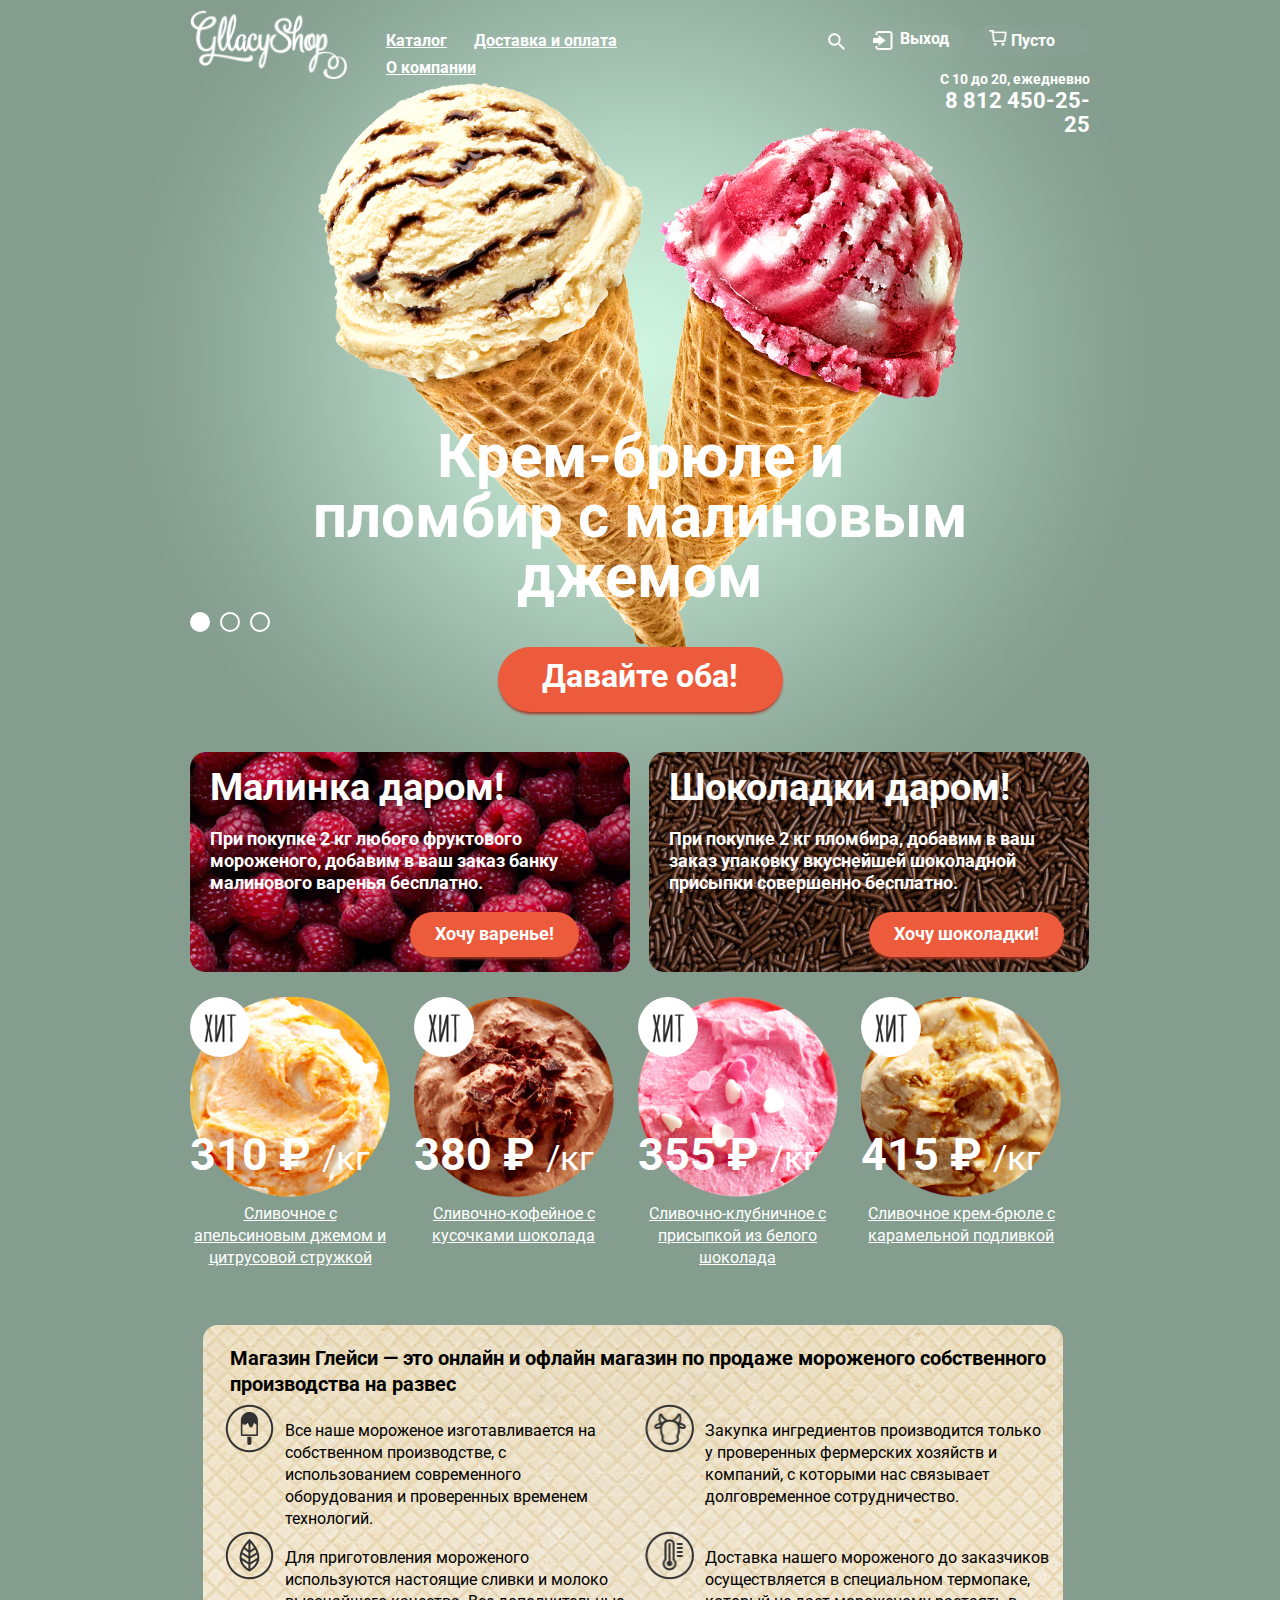
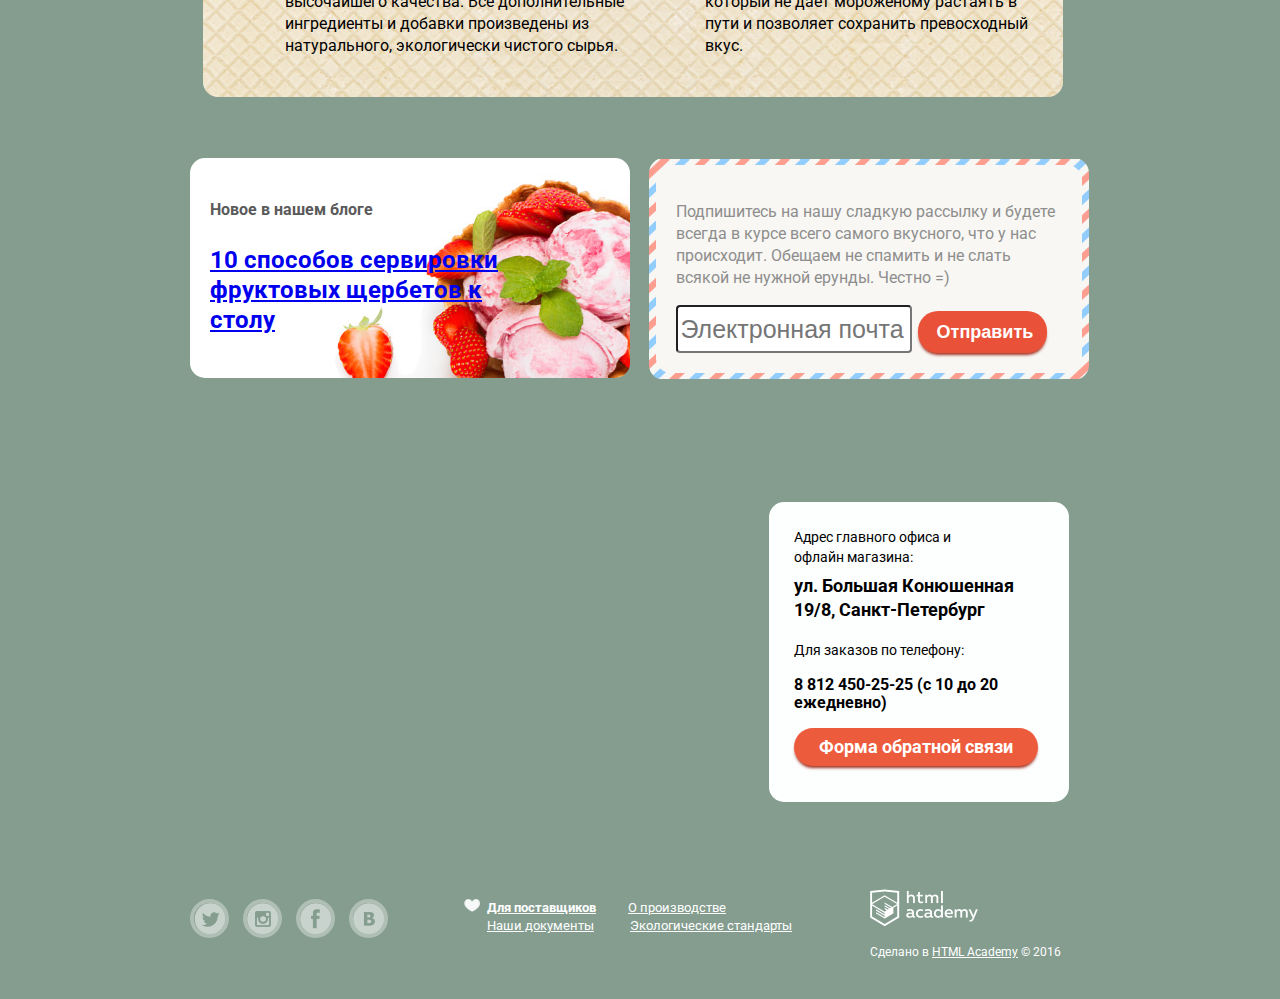
==== commit fce36230: "4 вопроса" ====
--- a/index.html
+++ b/index.html
@@ -8,211 +8,239 @@
     <link href="https://fonts.googleapis.com/css?family=Roboto:400,700" rel="stylesheet">
   </head>
   <body>
-    <div class="main_container">
-      <header class="clearfix">
-        <div class="header_hight">
-          <img src="img/Logo.png" class="logo" alt="logo" width="157" height="69">
-          <nav class="main_menu">
-            <ul>
-              <li class="main_menu_1"><a href="#">Каталог</a>
-                <ul class="menu_sub" >
-                  <li><a href="#">Новинки</a></li>
-                  <li><a href="cataog.html">Сливочное</a></li>
-                  <li><a href="#">Щербеты</a></li>
-                  <li><a href="#">Фруктовый лед</a></li>
-                  <li><a href="#">Мелорин</a></li>
+    <input type="radio" name="toggle" id="btn_1" checked>
+    <input type="radio" name="toggle" id="btn_2" >
+    <input type="radio" name="toggle" id="btn_3">
+    <div class="site_wrapper">
+      <div class="content_wrapper">
+        <div class="main_container">
+          <header class="clearfix">
+            <div class="header_hight">
+              <img src="img/Logo.png" class="logo" alt="logo" width="157" height="69">
+              <nav class="main_menu">
+                <ul>
+                  <li class="main_menu_1"><a href="#">Каталог</a>
+                    <ul class="menu_sub" >
+                      <li><a href="#">Новинки</a></li>
+                      <li><a href="cataog.html">Сливочное</a></li>
+                      <li><a href="#">Щербеты</a></li>
+                      <li><a href="#">Фруктовый лед</a></li>
+                      <li><a href="#">Мелорин</a></li>
+                    </ul>
+                  </li>
+                  <li><a href="#">Доставка и оплата</a></li>
+                  <li><a href="#">О компании</a></li>
                 </ul>
-              </li>
-              <li><a href="#">Доставка и оплата</a></li>
-              <li><a href="#">О компании</a></li>
-            </ul>
-          </nav>
-          <div class="right_side">
-            <div class="search_box">
-            <a href="#" class="search_btn"></a>
-            <div class="search_box_hover">
-              <input class="hidden_search" type="search" placeholder="Что ищем?">
-            </div>
-            </div>
-            <a href="#" class="basket">
-              <img src="img/trolley.png"  class="img_basket" alt="->" width="18" height="16">
-              Пусто
-            </a>
-            <a href="#" class="enter">
-              Выход
-            </a>
-            <form class="hidden_enter_form">
-              <div class="mail_box">
-                <input type="email" name="mail" autocomplete="on" placeholder="Электронная почта">
-              </div>
-              <div class="password_box">
-                <input type="password" name="password" placeholder="Пароль">
-              </div>
-              <button type="submit" name="enter" class="btn">Войти</button>
-              <div class="enter_a_box">
-                <a href="#">Забыли пароль?</a>
-                <a href="#">Новая регистрация</a>
-              </div>
+              </nav>
+              <div class="right_side">
+                <div class="search_box">
+                <a href="#" class="search_btn"></a>
+                <div class="search_box_hover">
+                  <input class="hidden_search" type="search" placeholder="Что ищем?">
+                </div>
+                </div>
+                <a href="#" class="basket">
+                  <img src="img/trolley.png"  class="img_basket" alt="->" width="18" height="16">
+                  Пусто
+                </a>
+                <a href="#" class="enter">
+                  Выход
+                </a>
+                <form class="hidden_enter_form">
+                  <div class="mail_box">
+                    <input type="email" name="mail" autocomplete="on" placeholder="Электронная почта">
+                  </div>
+                  <div class="password_box">
+                    <input type="password" name="password" placeholder="Пароль">
+                  </div>
+                  <button type="submit" name="enter" class="btn">Войти</button>
+                  <div class="enter_a_box">
+                    <a href="#">Забыли пароль?</a>
+                    <a href="#">Новая регистрация</a>
+                  </div>
+                </form>
+              </div>
+            </div>
+            <div class="header_low ">
+              <p><span>С 10 до 20, ежедневно</span><br> 8 812 450-25-25</p>
+            </div>
+          </header>
+          <main>
+            <div class="with_ice-cream">
+
+              <div class="slider" >
+                <div class="slide" id="slide_1">
+                  <img  src="img/double_ice-cream.png" alt="" width="652" height="565">
+                  <h1 class="index">Крем-брюле и пломбир с малиновым джемом</h1>
+                  <a href="#" class="b_give_me_two btn" id="btn_1">Давайте оба!</a>
+                </div>
+                <div class="slide" id="slide_2">
+                  <img  src="img/double_ice-cream.png" alt="" width="652" height="565">
+                  <h1 class="index">Шоколадный пломбир и лимонный сорбет</h1>
+                  <a href="#" class="b_give_me_two btn" id="btn_2">Давайте оба!</a>
+                </div>
+                <div class="slide" id="slide_3">
+                  <img  src="img/double_ice-cream.png" alt="" width="652" height="565">
+                  <h1 class="index">Пломбир с помадкой и клубничный щербет</h1>
+                  <a href="#" class="b_give_me_two btn" id="btn_3">Давайте оба!</a>
+                </div>
+                <div class="list_slider">
+                  <label for="btn_1"></label>
+                  <label for="btn_2"></label>
+                  <label for="btn_3"></label>
+                </div>
+              </div>
+            </div>
+            <section class="container clearfix">
+              <div class="banner_box_top clearfix">
+                <article class="banner banner_left">
+                  <h2>Малинка даром!</h2>
+                  <p>При покупке 2 кг любого фруктового мороженого, добавим в ваш заказ банку малинового варенья бесплатно.</p>
+                  <a href="#" class="btn_banner btn">Хочу варенье!</a>
+                </article>
+                <article class="banner banner_right">
+                  <h2>Шоколадки даром!</h2>
+                  <p>При покупке 2 кг пломбира, добавим в ваш заказ упаковку вкуснейшей шоколадной присыпки совершенно бесплатно.</p>
+                  <a href="#" class="btn_banner btn">Хочу шоколадки!</a>
+                </article>
+              </div>
+              <div class="item_card clearfix">
+                <article>
+                  <div class="card_upper_hover">
+                    <img src="img/1.png" width="200" height="200" alt="1">
+                    <span>310	&#8381; <p>/кг</p></span>
+                    <p>Сливочное с апельсиновым джемом и цитрусовой стружкой</p>
+                  </div>
+                  <div class="card_hover ">
+                    <a href="#" class="btn">Быcтрый просмотр</a>
+                  </div>
+                </article>
+                <article>
+                  <div class="card_upper_hover">
+                    <img src="img/2.png" width="200" height="200" alt="1">
+                    <span>380 &#8381; <p>/кг</p></span>
+                    <p>Сливочно-кофейное с кусочками шоколада</p>
+                  </div>
+                  <div class="card_hover ">
+                    <a href="#" class="btn">Быcтрый просмотр</a>
+                  </div>
+                </article>
+                <article>
+                  <div class="card_upper_hover">
+                    <img src="img/3.png" width="200" height="200" alt="1">
+                    <span>355	&#8381 <p>/кг</p></span>
+                    <p>Сливочно-клубничное с присыпкой из белого шоколада</p>
+                  </div>
+                  <div class="card_hover ">
+                    <a href="#" class="btn">Быcтрый просмотр</a>
+                  </div>
+                </article>
+                <article>
+                  <div class="card_upper_hover">
+                    <img src="img/4.png" width="200" height="200" alt="1">
+                    <span>415 &#8381 <p>/кг</p></span>
+                    <p>Сливочное крем-брюле с карамельной подливкой</p>
+                  </div>
+                  <div class="card_hover ">
+                    <a href="#" class="btn">Быcтрый просмотр</a>
+                  </div>
+                </article>
+              </div>
+              <section class="advantages clearfix">
+                <h2>Магазин Глейси  — это онлайн и офлайн магазин по продаже мороженого собственного производства на развес</h2>
+                <div class="advantage_1">
+                  <img src="img/ice-cream_label.png" alt="ice-cream" width="49" height="49">
+                  <p>Все наше мороженое изготавливается на собственном производстве,
+                     с использованием современного оборудования и проверенных временем технологий.</p>
+                </div>
+                <div class="advantage_2">
+                  <img src="img/cow_label.png" alt="cow_head"  width="49" height="49">
+                  <p>Закупка ингредиентов  производится только у проверенных фермерских хозяйств и компаний,
+                     с которыми нас связывает долговременное сотрудничество.</p>
+                </div>
+                <div class="advantage_4">
+                  <img src="img/thermometer_label.png" alt="thermometer"  width="49" height="49">
+                  <p>Доставка нашего мороженого до заказчиков осуществляется в специальном термопаке,
+                     который не дает мороженому растаять в пути и позволяет сохранить превосходный вкус.</p>
+                </div>
+                <div class="advantage_3">
+                  <img src="img/leaf_label.png" alt="leaf"  width="49" height="49">
+                  <p>Для приготовления мороженого используются настоящие сливки и молоко высочайшего качества.
+                     Все дополнительные ингредиенты и добавки произведены из натурального, экологически чистого сырья. </p>
+                </div>
+              </section>
+              <div class="clearfix">
+              <article class="banner ten_ways banner_left">
+                <h4>Новое в нашем блоге</h4>
+                <a href="#"><p>10  способов сервировки фруктовых щербетов к<br> столу</p></a>
+              </article>
+              <div class="delivery_out banner banner_right">
+                <article class=" delivery ">
+                  <p>Подпишитесь на нашу сладкую рассылку и будете всегда в курсе всего самого вкусного, что у нас происходит.
+                     Обещаем не спамить и не слать всякой не нужной ерунды. Честно =) </p>
+                  <form >
+                    <input type="email" name="delivery" placeholder="Электронная почта">
+                    <button type="submit" name="delivery" class="btn_last btn">Отправить</button>
+                  </form>
+                </article>
+              </div>
+            </div>
+            </section>
+            <div class="map_block" >
+              <aside class="connect_us">
+                <div class="text_conteiner">
+                  <h4>Адрес главного офиса и <br> офлайн магазина:</h4>
+                  <p class="address">ул. Большая Конюшенная 19/8, Санкт-Петербург</p>
+                  <h4>Для заказов по телефону:</h4>
+                  <p>8 812 450-25-25 (с 10 до 20 ежедневно)</p>
+                </div>
+                <a href="#heeden_feedback_form" class="feedback_btn btn">Форма обратной связи</a>
+              </aside>
+              <section class="map">
+                <iframe src="https://www.google.com/maps/embed?pb=!1m18!1m12!1m3!1d1998.59910436516!2d30.32089461580403!3d59.93879418187623!
+                2m3!1f0!2f0!3f0!3m2!1i1024!2i768!4f13.1!3m3!1m2!1s0x4696310fca5ba729%3A0xea9c53d4493c879f!2z0JHQvtC70YzRiNCw0Y8g0JrQvtC90Y7RiNC10
+                L3QvdCw0Y8g0YPQuy4sIDE5LCDQodCw0L3QutGCLdCf0LXRgtC10YDQsdGD0YDQsywgMTkxMTg2!5e0!3m2!1sru!2sru!4v1478971457965"
+                width="900" height="430" frameborder="0" style="border:0" allowfullscreen></iframe>
+              </section>
+            </div>
+            <div class="over_lay hidden">
+            </div>
+            <form class="heeden_feedback hidden" id="heeden_feedback_form">
+              <button class="close_form"></button>
+              <h3>Мы обязательно вам ответим!</h3>
+              <div class="your_name">
+              <input type="text" name="name" placeholder="Как вас зовут?">
+              </div>
+              <div class="your_mail">
+              <input type="email" name="mail" placeholder="Ваша почта для ответа?">
+              </div>
+              <textarea rows="10" placeholder="Напишите что-нибудь..."></textarea>
+              <button type="submit" value="send" class="btn">Отправить</button>
             </form>
-          </div>
+          </main>
+          <footer class="clearfix">
+            <section class="social">
+              <a href="#" class="tw"></a>
+              <a href="#" class="inst"></a>
+              <a href="#" class="fb"></a>
+              <a href="#" class="vk"></a>
+            </section>
+            <section class="manufacturer">
+              <img src="img/HTMLAcademy_logo.png" alt="HTML Academy" width="108" height="38">
+              <p>Сделано в <a href="#">HTML Academy</a> © 2016</p>
+            </section>
+            <div class="center_footer">
+              <img src="img/Сердце.png" alt="Сердце" width="16" height="13">
+              <a href="#">Для поставщиков</a>
+              <a href="#">О производстве</a><br>
+              <a href="#">Наши документы</a>
+              <a href="#">Экологические стандарты</a>
+            </div>
+
+          </footer>
         </div>
-        <div class="header_low ">
-          <p><span>С 10 до 20, ежедневно</span><br> 8 812 450-25-25</p>
-        </div>
-      </header>
-      <main>
-        <div class="with_ice-cream">
-          <img  src="img/double_ice-cream.png" alt="" width="652" height="565">
-          <h1 class="index">Крем-брюле и пломбир с малиновым джемом</h1>
-          <ul class="background_slider">
-            <li class="selected"></li>
-            <li></li>
-            <li></li>
-          </ul>
-          <a href="#" class="b_give_me_two btn">Давайте оба!</a>
-        </div>
-        <section class="container clearfix">
-          <div class="banner_box_top clearfix">
-            <article class="banner banner_left">
-              <h2>Малинка даром!</h2>
-              <p>При покупке 2 кг любого фруктового мороженого, добавим в ваш заказ банку малинового варенья бесплатно.</p>
-              <a href="#" class="btn_banner btn">Хочу варенье!</a>
-            </article>
-            <article class="banner banner_right">
-              <h2>Шоколадки даром!</h2>
-              <p>При покупке 2 кг пломбира, добавим в ваш заказ упаковку вкуснейшей шоколадной присыпки совершенно бесплатно.</p>
-              <a href="#" class="btn_banner btn">Хочу шоколадки!</a>
-            </article>
-          </div>
-          <div class="item_card clearfix">
-            <article>
-              <div class="card_upper_hover">
-                <img src="img/1.png" width="200" height="200" alt="1">
-                <span>310	&#8381; <p>/кг</p></span>
-                <p>Сливочное с апельсиновым джемом и цитрусовой стружкой</p>
-              </div>
-              <div class="card_hover ">
-                <a href="#" class="btn">Быcтрый просмотр</a>
-              </div>
-            </article>
-            <article>
-              <div class="card_upper_hover">
-                <img src="img/2.png" width="200" height="200" alt="1">
-                <span>380 &#8381; <p>/кг</p></span>
-                <p>Сливочно-кофейное с кусочками шоколада</p>
-              </div>
-              <div class="card_hover ">
-                <a href="#" class="btn">Быcтрый просмотр</a>
-              </div>
-            </article>
-            <article>
-              <div class="card_upper_hover">
-                <img src="img/3.png" width="200" height="200" alt="1">
-                <span>355	&#8381 <p>/кг</p></span>
-                <p>Сливочно-клубничное с присыпкой из белого шоколада</p>
-              </div>
-              <div class="card_hover ">
-                <a href="#" class="btn">Быcтрый просмотр</a>
-              </div>
-            </article>
-            <article>
-              <div class="card_upper_hover">
-                <img src="img/4.png" width="200" height="200" alt="1">
-                <span>415 &#8381 <p>/кг</p></span>
-                <p>Сливочное крем-брюле с карамельной подливкой</p>
-              </div>
-              <div class="card_hover ">
-                <a href="#" class="btn">Быcтрый просмотр</a>
-              </div>
-            </article>
-          </div>
-          <section class="advantages clearfix">
-            <h2>Магазин Глейси  — это онлайн и офлайн магазин по продаже мороженого собственного производства на развес</h2>
-            <div class="advantage_1">
-              <img src="img/ice-cream_label.png" alt="ice-cream" width="49" height="49">
-              <p>Все наше мороженое изготавливается на собственном производстве,
-                 с использованием современного оборудования и проверенных временем технологий.</p>
-            </div>
-            <div class="advantage_2">
-              <img src="img/cow_label.png" alt="cow_head"  width="49" height="49">
-              <p>Закупка ингредиентов  производится только у проверенных фермерских хозяйств и компаний,
-                 с которыми нас связывает долговременное сотрудничество.</p>
-            </div>
-            <div class="advantage_4">
-              <img src="img/thermometer_label.png" alt="thermometer"  width="49" height="49">
-              <p>Доставка нашего мороженого до заказчиков осуществляется в специальном термопаке,
-                 который не дает мороженому растаять в пути и позволяет сохранить превосходный вкус.</p>
-            </div>
-            <div class="advantage_3">
-              <img src="img/leaf_label.png" alt="leaf"  width="49" height="49">
-              <p>Для приготовления мороженого используются настоящие сливки и молоко высочайшего качества.
-                 Все дополнительные ингредиенты и добавки произведены из натурального, экологически чистого сырья. </p>
-            </div>
-          </section>
-          <div class="clearfix">
-          <article class="banner ten_ways banner_left">
-            <h4>Новое в нашем блоге</h4>
-            <a href="#"><p>10  способов сервировки фруктовых щербетов к<br> столу</p></a>
-          </article>
-          <article class="banner delivery banner_right">
-            <p>Подпишитесь на нашу сладкую рассылку и будете всегда в курсе всего самого вкусного, что у нас происходит.
-               Обещаем не спамить и не слать всякой не нужной ерунды. Честно =) </p>
-               <form >
-                 <input type="email" name="delivery" placeholder="Электронная почта">
-                 <button type="submit" name="delivery" class="btn_last btn">Отправить</button>
-               </form>
-          </article>
-        </div>
-        </section>
-        <div class="map_block" >
-          <aside class="connect_us">
-            <div class="text_conteiner">
-              <h4>Адрес главного офиса и <br> офлайн магазина:</h4>
-              <p class="address">ул. Большая Конюшенная 19/8, Санкт-Петербург</p>
-              <h4>Для заказов по телефону:</h4>
-              <p>8 812 450-25-25 (с 10 до 20 ежедневно)</p>
-            </div>
-            <a href="#" class="feedback_btn btn">Форма обратной связи</a>
-          </aside>
-          <section class="map">
-            <iframe src="https://www.google.com/maps/embed?pb=!1m18!1m12!1m3!1d1998.59910436516!2d30.32089461580403!3d59.93879418187623!
-            2m3!1f0!2f0!3f0!3m2!1i1024!2i768!4f13.1!3m3!1m2!1s0x4696310fca5ba729%3A0xea9c53d4493c879f!2z0JHQvtC70YzRiNCw0Y8g0JrQvtC90Y7RiNC10
-            L3QvdCw0Y8g0YPQuy4sIDE5LCDQodCw0L3QutGCLdCf0LXRgtC10YDQsdGD0YDQsywgMTkxMTg2!5e0!3m2!1sru!2sru!4v1478971457965"
-            width="900" height="430" frameborder="0" style="border:0" allowfullscreen></iframe>
-          </section>
-        </div>
-        <form class="heeden_feedback">
-          <h3>Мы обязательно вам ответим!</h3>
-          <div class="your_name">
-          <input type="text" name="name" placeholder="Как вас зовут?">
-          </div>
-          <div class="your_mail">
-          <input type="email" name="mail" placeholder="Ваша почта для ответа?">
-          </div>
-          <textarea rows="10" placeholder="Напишите что-нибудь..."></textarea>
-          <button type="submit" value="send" class="btn">Отправить</button>
-        </form>
-      </main>
-      <footer class="clearfix">
-        <section class="social">
-          <a href="#" class="tw"></a>
-          <a href="#" class="inst"></a>
-          <a href="#" class="fb"></a>
-          <a href="#" class="vk"></a>
-        </section>
-        <section class="manufacturer">
-          <img src="img/HTMLAcademy_logo.png" alt="HTML Academy" width="108" height="38">
-          <p>Сделано в <a href="#">HTML Academy</a> © 2016</p>
-        </section>
-        <div class="center_footer">
-          <img src="img/Сердце.png" alt="Сердце" width="16" height="13">
-          <a href="#">Для поставщиков</a>
-          <a href="#">О производстве</a><br>
-          <a href="#">Наши документы</a>
-          <a href="#">Экологические стандарты</a>
-        </div>
-
-      </footer>
+      </div>
     </div>
+    <script src="js/script.js"></script>
   </body>
 </html>
--- a/css/style.css
+++ b/css/style.css
@@ -6,7 +6,59 @@
   color: #ffffff;
   padding: 0;
   margin: 0;
-  background: #a4c3b2;
+}
+
+body > input[type="radio"] {
+  display: none;
+}
+
+.site_wrapper {
+  min-width: 900px;
+  background-color: #a4c3b2;
+  background-image: url("../img/double_ice-cream.png");
+  background-repeat: no-repeat;
+  background-position: top  center;
+}
+
+.content_wrapper {
+  margin: 0 auto;
+  widht: 900px;
+}
+
+.slider {
+  position: relative;
+  text-align: center;
+}
+
+.slide {
+  display: none;
+}
+
+#btn_1:checked ~ .site_wrapper #slide_1,
+#btn_2:checked ~ .site_wrapper #slide_2,
+#btn_3:checked ~ .site_wrapper #slide_3 {
+  display: block;
+}
+
+#btn_1:checked ~ .site_wrapper label[for="btn_1"],
+#btn_2:checked ~ .site_wrapper label[for="btn_2"],
+#btn_3:checked ~ .site_wrapper label[for="btn_3"] {
+  background-color: white;
+}
+
+#btn_1:checked ~ .site_wrapper {
+  background-color: #849d8f;
+  background-image: url("../img/double_ice-cream.png");
+}
+
+#btn_2:checked ~ .site_wrapper {
+  background-color: #8996a6;
+  background-image: url("../img/double_ice-cream_2.png");
+}
+
+#btn_3:checked ~ .site_wrapper {
+  background-color: #9d8b84;
+  background-image: url("../img/double_ice-cream_3.png");
 }
 
 .clearfix::after {
@@ -17,6 +69,10 @@
 
 .hidden {
   display: none;
+}
+
+.not_hidden {
+  display: block;
 }
 
 .active {
@@ -240,7 +296,7 @@
   border: 0;
   padding: 0;
   position: relative;
-  z-index: 1;
+  /*z-index: 1;*/
 }
 
 .search_btn:hover {
@@ -368,7 +424,6 @@
 }
 
 .hidden_enter_form input:focus .password_box::before, .hidden_enter_form input:focus .mail_box::before {
-  /*review ---почему не появляется при нажатии?*/
   display: inline;
 }
 
@@ -452,7 +507,6 @@
   content: "";
   width: 100%;
   height: 900px;
-  /*border-radius: 60%;*/
   top: -427px;
   left: 0;
   z-index: -1;
@@ -491,14 +545,16 @@
   line-height: 44px;
 }
 
-.background_slider {
+.list_slider {
+  position: absolute;
+  top: 185px;
   margin: 0;
   padding: 0;
   display: block;
   float: left;
 }
 
-.background_slider li {
+.list_slider label {
   display: inline-block;
   margin-right: 6px;
   width: 20px;
@@ -506,6 +562,7 @@
   border-radius: 50%;
   border: 2px solid white;
   box-sizing: border-box;
+  cursor: pointer;
 }
 
 .background_slider li:hover {
@@ -524,7 +581,7 @@
 .banner {
   width: 48.85%;
   border-radius: 15px;
-  min-height: 230px;
+  min-height: 220px;
   margin-bottom: 25px;
   padding: 20px;
   box-sizing: border-box;
@@ -735,9 +792,13 @@
 .advantage_4 {
   float: right;
 }
-
+/*#f8f7f4 */
 .ten_ways {
-  background: #f8f7f4 url("../img/banner_d_l.jpg") ;
+  background-color: black;
+  background-image:  url("../img/banner_d_l.jpg") ;
+  background-position: center center;
+  background-repeat: no-repeat;
+  /*background-size: 100%;*/
   color: #5a5a5a;
 }
 
@@ -751,10 +812,17 @@
   line-height: 30px;
 }
 
+.delivery_out {
+  background: url("../img/banner_d_r.jpg") no-repeat center center;
+  width: 48.85% ;
+  border-radius: 15px;
+  padding: 7px;
+}
+
 .delivery {
-  float: left;
-  padding: 25px;
-  background: url("../img/banner_d_r.png") #f8f7f4;
+  border-radius: 15px;
+  padding: 20px;
+  background: #f8f7f4 ;
   color: #8e8e8d;
 }
 
@@ -844,13 +912,71 @@
 }
 
 .heeden_feedback {
-  display:none;
+  /*display: block;*/
+  position: absolute;
+  top: 338px;
+  left: 32.5%;
   width: 477px;
   height: 442px;
   background-color: #f8f7f4;
   border-radius: 7px;
   padding: 18px 25px;
   box-sizing: border-box;
+  z-index: 50;
+}
+
+.over_lay {
+ position: fixed;
+ top: 0;
+ left: 0;
+ width: 100%;
+ height: 100%;
+ background: black;
+ opacity: 0.5;
+}
+
+.close_form {
+  position: absolute;
+  width: 18px;
+  height: 18px;
+  background: none;
+  box-shadow: none;
+  right: 15px;
+  top: 15px;
+  border: none;
+  z-index: 50;
+}
+
+.close_form::before {
+  position: absolute;
+  background: black;
+  display: block;
+  content: "";
+  width: 19px;
+  height: 3px;
+  top: 6px;
+  left: -1px;
+  transform: rotate(45deg);
+}
+
+.close_form::after {
+  top: 6px;
+  left: -1px;
+  transform: rotate(-45deg);
+  position: absolute;
+  background: black;
+  display: block;
+  content: "";
+  width: 19px;
+  height: 3px;
+}
+
+.heeden_feedback::before {
+  position: absolute;
+  width: 500px;
+  height: 1000px;
+  background-color: black;
+  opacity: 0;
 }
 
 .heeden_feedback h3 {
@@ -858,15 +984,17 @@
   font-size: 24px;
   line-height: 28px;
   margin: 0 0 23px;
+  box-sizing: border-box;
 }
 
 .heeden_feedback input {
   width: 268px;
   height: 44px;
   border-radius: 7px;
-  margin-bottom: 20px;
+  margin-bottom: 0;
   padding-left: 14px;
   box-sizing: border-box;
+  padding-top: 0;
   outline: none;
 }
 
@@ -877,6 +1005,7 @@
   height: 155px;
   box-sizing: border-box;
   margin-bottom: 25px;
+  border: 1px solid #d3d3d2;
 }
 
 .heeden_feedback .btn {
@@ -916,6 +1045,20 @@
   color: #5b9ddf;
 }
 
+.your_name input:hover {
+  border: 2px solid #c7c6c5;
+}
+
+.your_name input {
+  border: 1px solid #d3d3d2;
+}
+
+.your_name input:focus {
+  border: 2px solid #8fbdec;
+  border-radius: 7px;order: 2px solid #c7c6c5;
+  outline: none;
+}
+
 .your_mail {
   position:relative;
   padding-top: 20px;
@@ -925,7 +1068,7 @@
 .your_mail::before {
   display: none;
   position: absolute;
-  top: 0;
+  top: 5px;
   position: absolute;
   content: "Ваша почта для ответа?";
   margin-left: 16px;
@@ -934,10 +1077,24 @@
   color: #5b9ddf;
 }
 
+.your_mail input {
+  border: 1px solid #d3d3d2;
+}
+
+.your_mail input:hover {
+  border: 2px solid #c7c6c5;
+}
+
+.your_mail input:focus {
+  border: 2px solid #8fbdec;
+  border-radius: 7px;
+  outline: none;
+}
+
 .your_mail input:focus .your_mail::before{
   display: block;
 }
-/*review ----------------------------------почему не появляются при нажатии на область?*/
+
 .your_name input:focus .your_name::before{
   display: block;
 }
@@ -971,7 +1128,7 @@
   height: 39px;
   box-sizing: border-box;
   margin-right: 10px;
-  opacity: 0.8;
+  opacity: 0.7;
 }
 
 .social a:last-of-type {
@@ -990,12 +1147,6 @@
 }
 
 .vk {
-  background: #c2cec7;
-}
-
-.vk::before {
-  content: "";
-  display: block;
   background:  url("../img/ВК.png") no-repeat;
 }
 
@@ -1060,6 +1211,15 @@
 }
 /*------------------------------------------------------------------------------------------------------------------*/
 
+.site_wrapper_catalog {
+  min-width: 900px;
+  background-color: #a4c3b2;
+}
+
+.main_menu_1 .menu_sub   a {
+  color: black;
+}
+
  .catalog {
   margin-bottom: 0;
 }
@@ -1078,13 +1238,18 @@
 }
 
 .sub_menu li {
-  /*wdith: 70px;*/
-  box-sizing: border-box;
-  margin-right: 8px;
+  box-sizing: border-box;
+  margin-right: 5px;
 }
 
 .sub_menu a {
   color: inherit;
+}
+
+.sub_menu  a::after {
+  content: "»";
+  margin-left: 7px;
+  text-decoration: none;
 }
 
 .sub_menu li:last-child {
@@ -1117,16 +1282,16 @@
 .top_filter {
   height: 60px;
   width: 100%;
-  margin-bottom: 15px;
+  margin-bottom: 4px;
   background-color: rgba(0,200,200,0.3);
 }
 
 .sort {
   width: 195px;
   height: 56px;
-  background-color: rgba(0,200,200,0.4);
+  /*background-color: rgba(0,200,200,0.2);*/
   float: left;
-  margin-right: 14px;
+  margin-right: 2.2%;
 }
 
 .sort label {
@@ -1140,17 +1305,20 @@
   background-color: #a9b9af;
   color: white;
   border-radius: 20px;
-  font-weight: bold;
+  font-weight: normal;
+  font-size: 16px;
+  line-height: 18px;
   padding-left: 15px;
   box-sizing: border-box;
 }
 
 .price {
+  position: relative;
   float: left;
   width: 220px;
   height: 56px;
   background-color: rgba(0,200,200,0.4);
-  margin-right: 10px;
+  margin-right: 2.2%;
   box-sizing: border-box;
 }
 
@@ -1171,11 +1339,40 @@
   padding-left: 15px;
 }
 
+.line_range {
+  height: 3px;
+  width: 188px;
+  background: #d1dad3;
+  position: absolute;
+  top: 33px;
+  left: 15px;
+}
+
+.ball_1 {
+  width: 20px;
+  height: 20px;
+  background: white;
+  border-radius: 50%;
+  position: absolute;
+  top: 25px;
+  left: 35px;
+}
+
+.ball_2 {
+  width: 20px;
+  height: 20px;
+  background: white;
+  border-radius: 50%;
+  position: absolute;
+  top: 25px;
+  left: 133px;
+}
+
 .fat_choose {
   width: 420px;
   height: 56px;
   background-color: rgba(0,200,200,0.4);
-  float: right;
+  float: left;
 }
 
 .for_fat_choose {
@@ -1192,18 +1389,72 @@
   padding-left: 15px;
   box-sizing: border-box;
   padding-top: 7px;
+
+}
+
+.fat_radio_box input {
+  display: none;
+}
+
+.fat_radio_box label {
+  width: 20px;
+  height: 20px;
+  display: inline-block;
+  border-radius: 50%;
+  border: 1px solid white;
+  margin-right: 10px;
+  box-sizing: border-box;
+  padding: 4px;
+}
+
+.fat_radio_box span {
+  line-height: 18px;
+  padding-left: 15px;
+  font-weight: normal;
+  margin-right: 17px;
+  vertical-align: middle;
+  /*review не применяется этот стиль к подписям радиокнопки выбора жирности?*/
+}
+
+/*review эти стили почему то не применяются)*/
+#zero:checked ~ .fat_radio_box label[for="zero"],
+#ten:checked ~ .fat_radio_box label[for="ten"],
+#thirty:checked ~ .fat_radio_box label[for="thirty"],
+#thirty_up:checked ~ .fat_radio_box label[for="thirty_up"] {
+  background-color: white;
+}
+
+.for_inner {
+    float: left;
+    margin-left: 17px;
+    margin-bottom: 10px;
+}
+
+.filter_btn {
+  width: 145px;
+  height: 36px;
+  border-radius: 15px;
+  border: none;
+  background-color: #a7b8ae;
+  color: white;
+  border: 2px solid white;
+  float: right;
 }
 
 .inner {
+  /*как заставить этот чекбокс подлезть под надпись?*/
+  float: left;
   width: 702px;
   height: 36px;
   background-color: #a9b9af;
   color: white;
   border-radius: 20px;
-  font-weight: bold;
   padding-left: 15px;
   box-sizing: border-box;
   padding-top: 7px;
+  line-height: 18px;
+  padding-left: 15px;
+  font-weight: normal;
 }
 
 .choose_item article {
@@ -1245,27 +1496,33 @@
   box-sizing: border-box;
 }
 
+.page_nav li:nth-of-type(1) {
+  position: relative;
+  top: 7px;
+  background: url("../img/left_mark.png") no-repeat center center ;
+}
+
+.page_nav li:nth-of-type(7) {
+  position: relative;
+  top: 7px;
+  background: url("../img/right_mark.png") no-repeat center center ;
+}
+
 .page_nav li:nth-of-type(2) {
   background: white;
   color: black;
 
 }
 
-.page_nav li:hover {
+.page_nav li:nth-of-type(2n):hover {
   background: rgba(255,255,255, 0.3);
+  /*review как сделать, чтобы этот селектор выбирал элементы с 2го и по 6ой ?*/
 }
 
 .page_nav li:nth-of-type(2):hover {
   background: white;
 }
 
-.page_nav li:nth-of-type(1) {
-  color: #9db1a5;
-}
-
-.page_nav li:nth-of-type(1):hover {
-  background: none;
-}
 .page_nav a {
   color: inherit;
   text-decoration: none;
